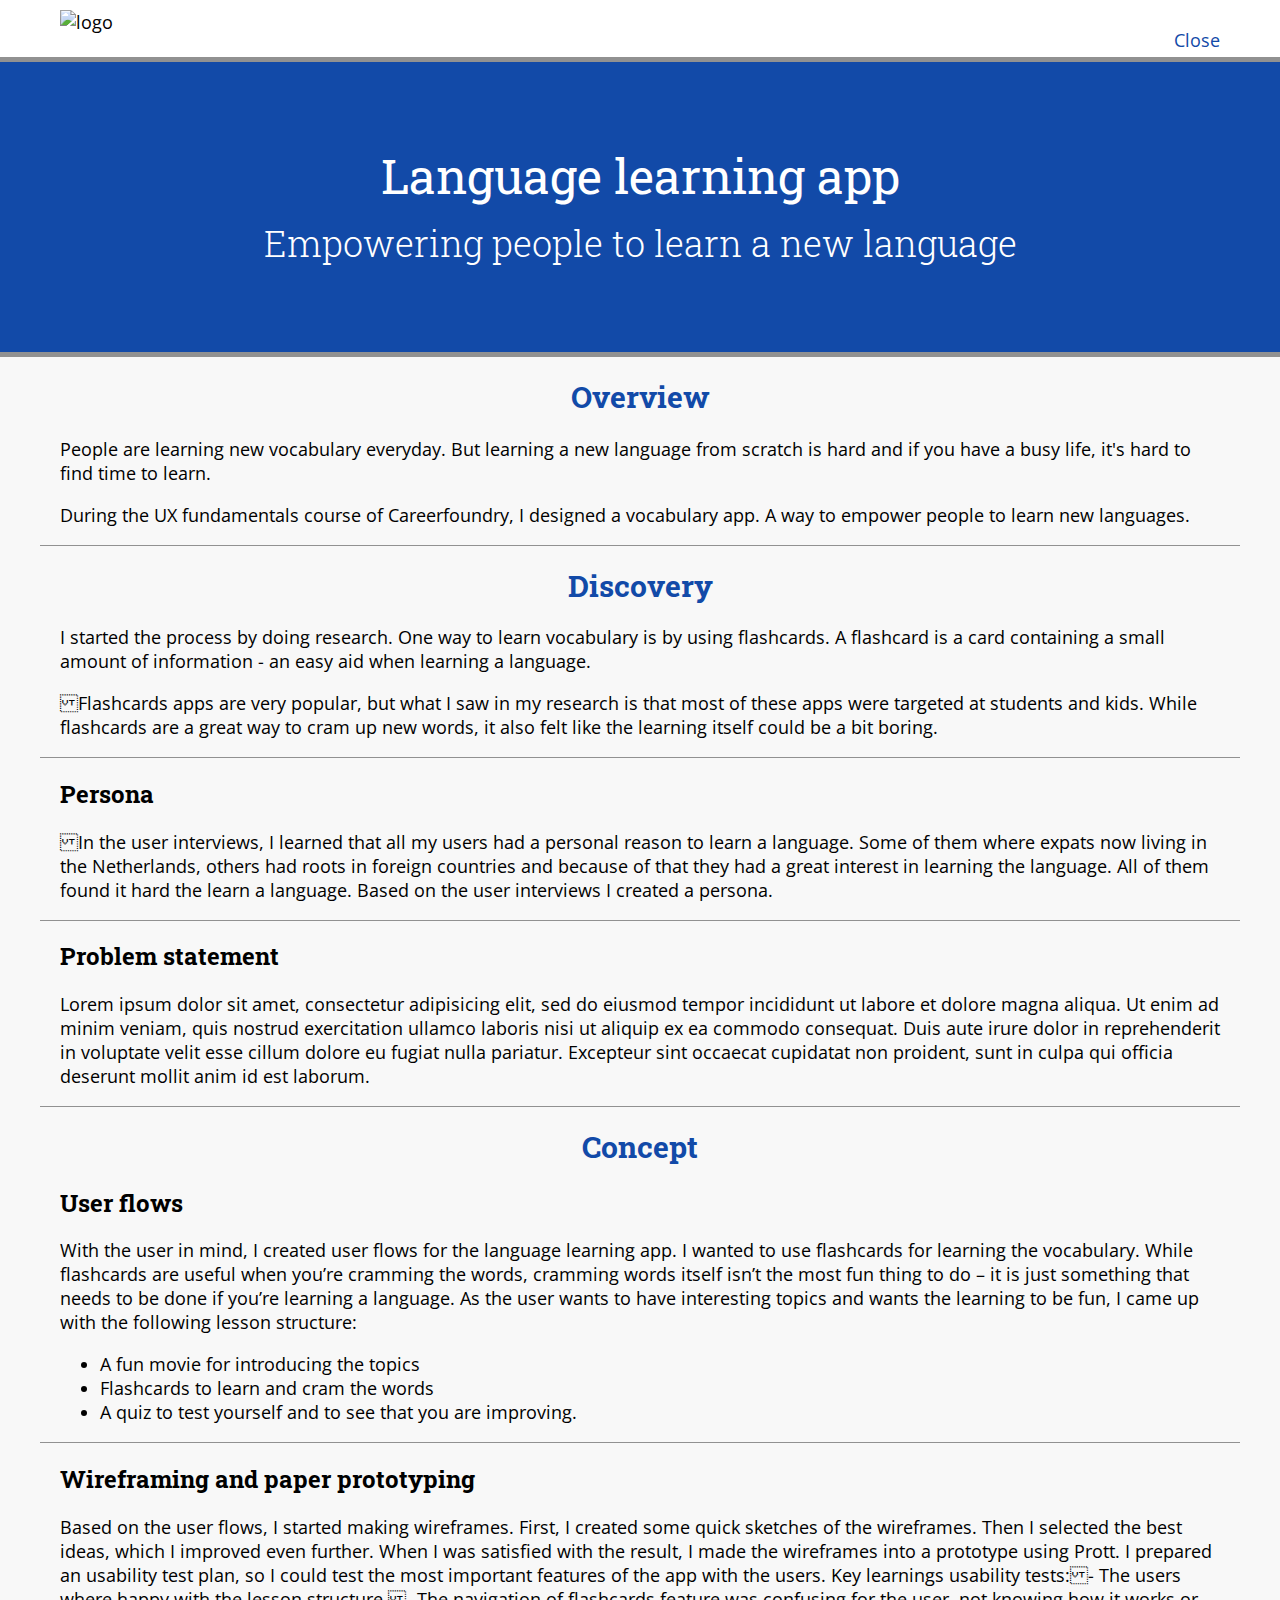
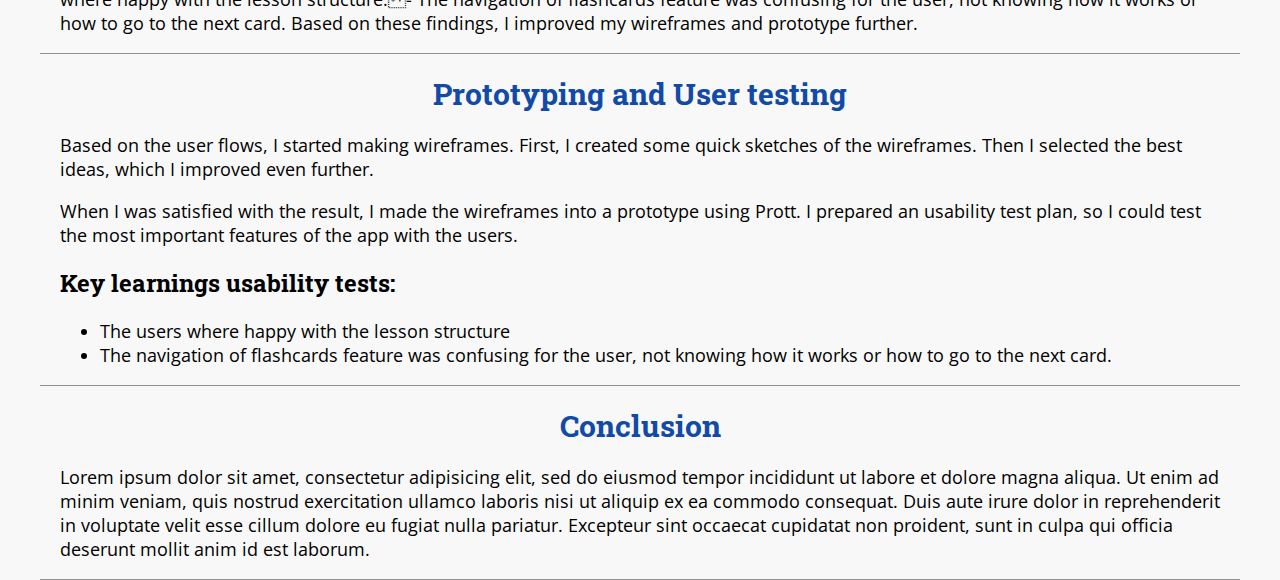
==== flashcards.html @ a7543566 "Changed project1 to flashcards.html and made basic setup (Pictures and text will be improved later)" ====
<!DOCTYPE html>
<html>

<head>
  <meta charset="utf-8">
  <title>Flashtastic, a language learning app</title>

  <!--Link to css stylesheet-->
  <link rel="stylesheet" type="text/css" href="css/style.css">
  <link href="https://fonts.googleapis.com/css?family=Open+Sans|Roboto+Slab:400,700" rel="stylesheet">

  <!--Favicons-->
  <link rel="apple-touch-icon" sizes="180x180" href="img/favicon/apple-touch-icon.png">
  <link rel="icon" type="image/png" sizes="32x32" href="img/favicon/favicon-32x32.png">
  <link rel="icon" type="image/png" sizes="16x16" href="img/favicon/favicon-16x16.png">
  <link rel="manifest" href="img/favicon/site.webmanifest">
  <link rel="mask-icon" href="img/favicon/safari-pinned-tab.svg" color="#5bbad5">
  <meta name="msapplication-TileColor" content="#603cba">
  <meta name="theme-color" content="#ffffff">
</head>

<body>
  <header>
    <div class="wrapper">
      <!-- Logo of the site -->
      <img class="logo" src="img/logo.png" alt="logo">
      <!--Navigation menu-->
      <nav>
        <ul>
          <li><a href="index.html#work">Close</a></li>
        </ul>
      </nav>
  </header>

  <!--Project case title and introduction-->
  <section class="case-title">
    <div class="wrapper">
      <h1>Language learning app
        <br><span>Empowering people to learn a new language</span></h1>
    </div>
  </section>

  <!--Overview-->
  <div class="greyback">
    <section>
      <div class="wrapper endsection">
        <h1 class="blue">Overview</h1>
        <p>People are learning new vocabulary everyday. But learning a new language from scratch is hard and if you have a busy life, it's hard to find time to learn.</p>
        <p>During the UX fundamentals course of Careerfoundry, I designed a vocabulary app. A way to empower people to learn new languages.</p>
      </div>
    </section>

    <!--Problem statement-->
    <section>
      <div class="wrapper endsection">
        <h1 class="blue">Discovery</h1>
        <p>I started the process by doing research. One way to learn vocabulary is by using flashcards. A flashcard is a card containing a small amount of information - an easy aid when learning a language.</p>
        <p>Flashcards apps are very popular, but what I saw in my research is that most of these apps were targeted at students and kids. While flashcards are a great way to cram up new words, it also felt like the learning itself could be a bit boring.</p>
    </section>

    <!--User research-->
    <section class="wrapper endsection">
      <h2>Persona</h2>
      <p>In the user interviews, I learned that all my users had a personal reason to learn a language. Some of them where expats now living in the Netherlands, others had roots in foreign countries and because of that they had a great interest in learning
        the language. All of them found it hard the learn a language. Based on the user interviews I created a persona.</p>

      <!--persona pictures-->
    </section>

    <!--Revised problem statement & hypothesis-->
    <section class="wrapper endsection">
      <h2>Problem statement</h2>
      <p>Lorem ipsum dolor sit amet, consectetur adipisicing elit, sed do eiusmod tempor incididunt ut labore et dolore magna aliqua. Ut enim ad minim veniam, quis nostrud exercitation ullamco laboris nisi ut aliquip ex ea commodo consequat. Duis aute irure dolor in reprehenderit in voluptate velit esse cillum dolore eu fugiat nulla pariatur. Excepteur sint occaecat cupidatat non proident, sunt in culpa qui officia deserunt mollit anim id est laborum.</p>
    </section>

    <!--User flows-->
    <section class="wrapper endsection">
      <h1 class="blue">Concept</h1>
      <h2>User flows</h2>
      <p>With the user in mind, I created user flows for the language learning app. I wanted to use flashcards for learning the vocabulary. While flashcards are useful when you’re cramming the words, cramming words itself isn’t the most fun thing to do –
        it is just something that needs to be done if you’re learning a language. As the user wants to have interesting topics and wants the learning to be fun, I came up with the following lesson structure: </p>
      <ul>
        <li>A fun movie for introducing the topics</li>
        <li>Flashcards to learn and cram the words</li>
        <li>A quiz to test yourself and to see that you are improving.</li>
      </ul>
      <!--Pictures of the flows-->
    </section>

    <section class="wrapper endsection">
      <h2>Wireframing and paper prototyping</h2>
      <p>Based on the user flows, I started making wireframes. First, I created some quick sketches of the wireframes. Then I selected the best ideas, which I improved even further. When I was satisfied with the result, I made the wireframes into a prototype
        using Prott. I prepared an usability test plan, so I could test the most important features of the app with the users. Key learnings usability tests:- The users where happy with the lesson structure.- The navigation of flashcards feature was
        confusing for the user, not knowing how it works or how to go to the next card. Based on these findings, I improved my wireframes and prototype further.</p>

      <!--Pictures-->

    </section>

    <section class="wrapper endsection">
      <!--User testing and results-->
      <h1 class="blue">Prototyping and User testing</h1>
      <p>Based on the user flows, I started making wireframes. First, I created some quick sketches of the wireframes. Then I selected the best ideas, which I improved even further.</p>
      <p>When I was satisfied with the result, I made the wireframes into a prototype using Prott. I prepared an usability test plan, so I could test the most important features of the app with the users.</p>
      <h2>Key learnings usability tests:</h2>
      <ul>
        <li>The users where happy with the lesson structure</li>
        <li>The navigation of flashcards feature was confusing for the user, not knowing how it works or how to go to the next card.</li>
      </ul>

    </section>

    <section class="wrapper endsection">
      <!--Conclusion-->
      <h1 class="blue">Conclusion</h1>
      <p>Lorem ipsum dolor sit amet, consectetur adipisicing elit, sed do eiusmod tempor incididunt ut labore et dolore magna aliqua. Ut enim ad minim veniam, quis nostrud exercitation ullamco laboris nisi ut aliquip ex ea commodo consequat. Duis aute irure
        dolor in reprehenderit in voluptate velit esse cillum dolore eu fugiat nulla pariatur. Excepteur sint occaecat cupidatat non proident, sunt in culpa qui officia deserunt mollit anim id est laborum.
      </p>

    </section>
    <!--End of project-->
    </div>
</body>
---- css/style.css ----
/*
Colors used
Primary colors:
White 		  #FFFFFF;
Grey 		    #919191;
Light Blue 	#124AA8;
Dark Blue 	#001F52;
Black 		  #000000;

Complementary colors:
White       #FFFFFF;
Light grey  #DBDBDA;
Orange      #FDA404;
Brown       #7D5100;
Black       #000000;
Really light Grey #F8F8F8;

Font families
'Open Sans', sans-serif
'Roboto Slab', serif
 */

* {
  box-sizing: border-box;
}

body {
  /*font family and size */
  font-family: 'Open Sans', sans-serif;
  font-size: 18px;
  margin: 0 auto;
}

/*Styling of the headers*/

h1 {
  font-family: 'Roboto Slab', serif;
  font-size: 30px;
  text-align: center;
}

h2 {
  font-family: 'Roboto Slab', serif;
  font-size: 24px;
}

h3 {
  font-family: 'Roboto Slab', serif;
  font-size: 18px;
}

/*Start styling of the links*/

a {
  /*Base color of the link*/
  color: #FDA404;
}

a:hover, a:focus {
  /*No underline when hovering over link*/
  text-decoration: none;
}

a:active {
  /* selected link */
  color: #7D5100;
}

/*Styling button */

button, .button {
  /* overwrite browser defaults */
  /* reset the border */
  border: none;
  /* inherit the font from the outer container */
  font-family: inherit;
  font-weight: bold;
  font-size: 20px;
  /* style button */;
  text-decoration: none;
  padding: 10px;
  /* width of the border, type, color */
  transition-duration: 1s;
  transition-property: opacity;
}

.buttonorange {
  /* style button */
  background-color: #FDA404;
  color: #000000;
  border-radius: 3px;
  border-bottom: 2px solid #7D5100;

  /* width of the border, type, color */
  transition-duration: 1s;
  transition-property: opacity;
}

.buttonblue {
  /* style button */
  background-color: #124AA8;
  color: #FFFFFF;
  border-radius: 3px;
  border-bottom: 2px solid #001F52;

  /* width of the border, type, color */
  transition-duration: 1s;
  transition-property: opacity;
}

button:hover, .button:hover, button:focus, .button:focus {
/* let's the mouse appear as hand when hovering over the button */
  cursor: pointer;
/*Change opacity when hovering/selecting button*/
  opacity: 0.8;
}

button:active, .button:active {
  /* selected link */
  color: #FFFFFF;
}

.buttonmargin{
    margin: 50px 0 50px 0;
}
/*Standard styling images on max-width*/

img {
  max-width: 100%;
  margin: 0 auto;
  display: flex;
}

/*Styling section & container */

section:before, section:after, header::before, header::after, .container:before, .container:after, .row:before, .row:after {
  display: table;
  content: " ";
}

section:after, header::after, .container:after, .row:after {
  clear: both;
}

/*Styling hero section*/

.hero {
  background: #124AA8;
  border-bottom: 5px solid #919191;
  color: #FFFFFF;
  text-align: center;
}

.hero h1 {
  font-size: 48px;
  font-weight: 400;
  padding-top: 50px;
  padding-right: 0px;
  padding-bottom: 50px;
  padding-left: 0px;
  display: block;
}

.hero h1 span {
  font-weight: 300;
  font-size: 36px;
}

/*Styling header Mywork*/

.mywork {
  background: #DBDBDA;
  color: #124AA8;
  padding-top: 20px;
  padding-right: 0px;
  padding-bottom: 20px;
  padding-left: 0px;
}

.mywork h1 {
  font-weight: 400;
}

/*Styling text*/
.blue {
  color: #124AA8;
}

/*Styling background*/

/*grey background*/
.greyback {
  background: #F8F8F8;
}

.endsection {
  border-bottom: 1px solid #919191;
}
/*Styling #work */

#work .row {
  padding: 10px 0;
  border-bottom: 1px solid #919191;
}

/*Styling about section*/

#about div {
  text-align: center;
  padding-bottom: 20px;
}

/*Styling contact section*/

#contact {
  text-align: center;
  background: #DBDBDA;
  border-top: 1px solid #919191;
}

#contact h1 {
  color: #124AA8;
}

/*Styling social icons (svg) */

svg  {
  width: 5%;
  padding: 5px;

}

.himeji{
  width: 100%;
}
/*Styling Project case pages*/

/*Styling Case-title section*/

.case-title {
  background: #124AA8;
  border-bottom: 5px solid #919191;
  color: #FFFFFF;
  text-align: center;
}

.case-title h1 {
  font-size: 48px;
  font-weight: 400;
  padding-top: 50px;
  padding-right: 0px;
  padding-bottom: 50px;
  padding-left: 0px;
  display: block;
}

.case-title h1 span {
  font-weight: 300;
  font-size: 36px;
}

/* Layout styling */

.wrapper {
  width: 100%;
  max-width: 1200px;
  margin: 0 auto;
  padding: 0 20px;
}

/*Column styling */

.column {
  float: left;
  width: 50%;
}

.column-2 {
  padding-left: 20px;
  padding-right: 20px;
  display: inline-block;
}

/* 3 Columns layout */

.column-3 {
  width: 32%;
  display: inline-block;
  margin-right: 2%;
  float: left;
}

.column-3:last-child {
  margin-right: 0;
}

/*Header with logo and navigation */

header {
  background: #FFFFFF;
  padding: 10px 0 5px;
  border-bottom: 5px solid #919191;
}

.logo {
  display: inline-block;
  width: 300px;
}

nav {
  display: inline-block;
  float: right;
}

nav ul {
  list-style-type: none;
  padding: 0;
}

nav ul li {
  float: left;
  margin-left: 20px;
}

/*Styling of the navigation menu*/

nav a {
  color: #124AA8;
  text-decoration: none;
}

nav a:hover {
  color: #001F52;
}

nav a:active {
  color: #001F52;
}

.grey {
  /*for grey texts */
  color: #919191;
}

/*// Small devices (landscape phones, less than 768px) */

@media (max-width: 767px) {
  /*General settings*/
  .wrapper {
    padding: 0 10px;
  }
  h1 {
    /* Reduce font-size of heading 1 */
    font-size: 24px;
    text-align: center;
  }
  /*Hero section*/
  .hero h1 {
    font-size: 36px;
    font-weight: 400;
    padding-top: 50px;
    padding-right: 0px;
    padding-bottom: 50px;
    padding-left: 0px;
  }
  .hero h1 span {
    font-weight: 300;
    font-size: 28px;
  }
  /*Layout case-title*/
  .case-title h1 {
    font-size: 36px;
    font-weight: 400;
    padding-top: 50px;
    padding-right: 0px;
    padding-bottom: 50px;
    padding-left: 0px;
  }
  .case-title h1 span {
    font-weight: 300;
    font-size: 28px;
  }
  /*Button*/
  button {
    /* Resize button */
    font-size: 18px;
  }
  /*Styling social icons (svg) */
  svg {
    width: 10%;
  }
}

/* Extra small devices (portrait phones, less than 576px)*/

@media all and (max-width: 575px) {
  h2 {
    /*Reduce font-size of heading 2 */
    font-size: 20px;
  }
  /*changes in header*/
  header {
    text-align: center;
  }
  nav {
    float: none;
  }
  /*Changes in Columns*/
  .column-2 {
    /* Modify 2-column to 1-column */
    width: 100%;
    margin-right: 0%;
    padding: 0;
  }
  .column-3 {
    /* Modify 3 column to 1 column */
    width: 100%;
    margin-right: 0%;
    padding: 0;
  }
  .column-3 img {
    width: 50%;
  }
}

@keyframes color-change {
    from {fill: #edc655;}
    to {fill: #f76414;}
}

.sun {
  animation-duration: 4s;
  animation-name: color-change;
  animation-iteration-count: infinite;
  animation-direction: alternate;
  animation-timing-function: linear;
}

@keyframes cloud-move {
    from {transform: translate(0,50px);}
    to {transform: translate(200px,50px);}
}

.cloud-to-right {
  animation-duration: 30s;
  animation-name: cloud-move;
  animation-iteration-count: infinite;
  animation-direction: alternate;
  animation-timing-function: linear;
}

@keyframes cloud-move-reverse2 {
    from {transform: translate(438px,-10px);}
    to {transform: translate(238px, -10px);}
}

.cloud-to-left2 {
  animation: 34s cloud-move-reverse2 infinite alternate linear;
}

@keyframes cloud-move-reverse {
    from {transform: translate(550px,80px);}
    to {transform: translate(300px,80px);}
}

.cloud-to-left {
  animation: 60s cloud-move-reverse infinite alternate linear;
}
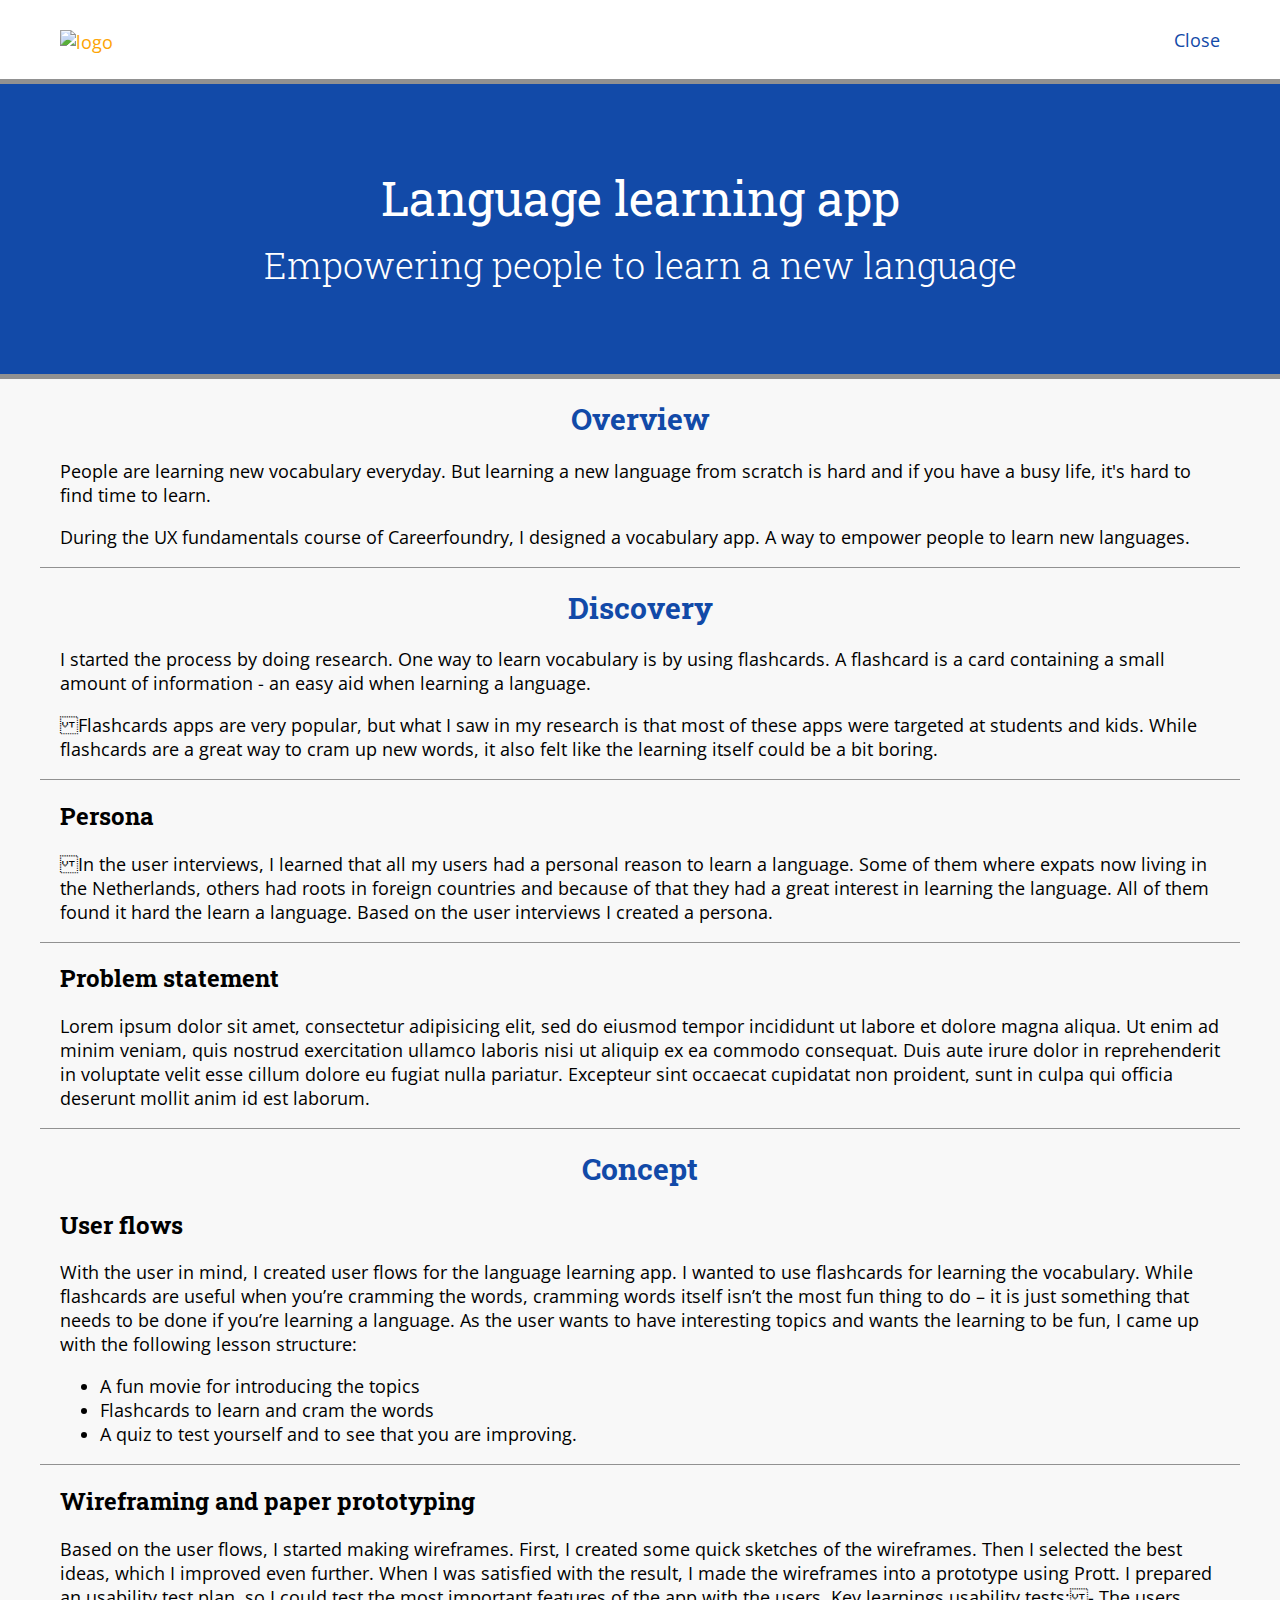
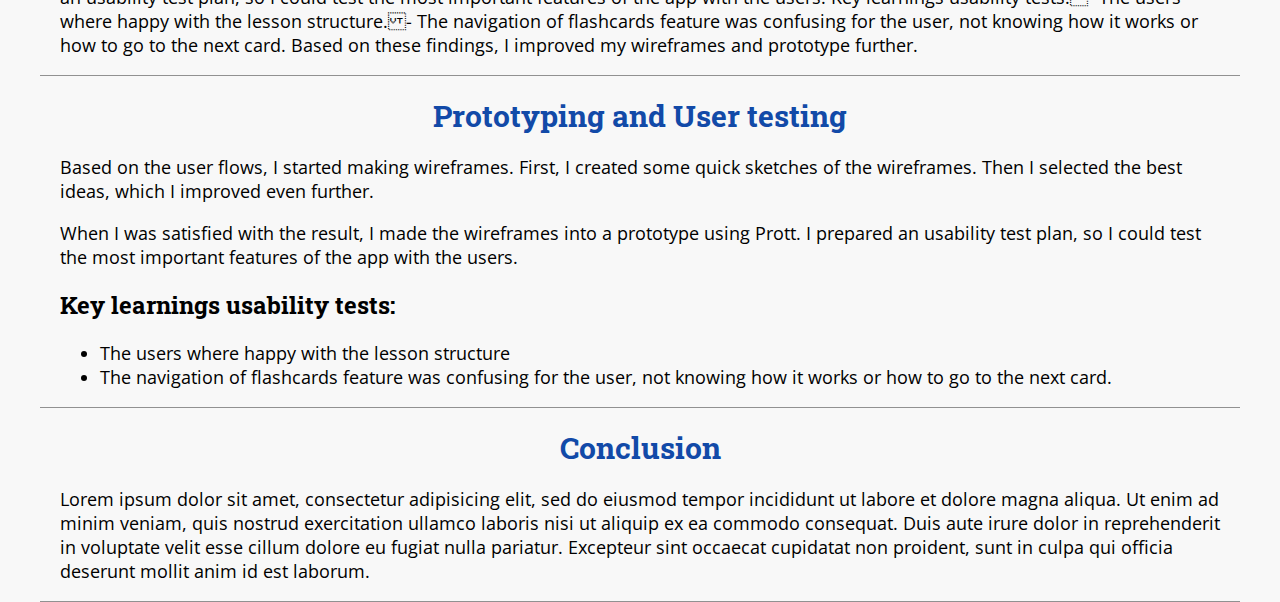
==== commit 5cc5429a: "Added viewport and JS Changed the top navigation so it's more interactive Changed styling social ico" ====
--- a/flashcards.html
+++ b/flashcards.html
@@ -7,7 +7,10 @@
 
   <!--Link to css stylesheet-->
   <link rel="stylesheet" type="text/css" href="css/style.css">
-  <link href="https://fonts.googleapis.com/css?family=Open+Sans|Roboto+Slab:400,700" rel="stylesheet">
+  <link href="https://fonts.googleapis.com/css?family=Open+Sans|Roboto+Slab:300,400,700" rel="stylesheet">
+
+  <!--Setting viewport-->
+  <meta name="viewport" content="width=device-width, initial-scale=1">
 
   <!--Favicons-->
   <link rel="apple-touch-icon" sizes="180x180" href="img/favicon/apple-touch-icon.png">
@@ -23,9 +26,11 @@
   <header>
     <div class="wrapper">
       <!-- Logo of the site -->
-      <img class="logo" src="img/logo.png" alt="logo">
+      <a href="index.html">
+        <img class="logo" src="img/logo.png" alt="logo">
+      </a>
       <!--Navigation menu-->
-      <nav>
+      <nav class="borders">
         <ul>
           <li><a href="index.html#work">Close</a></li>
         </ul>
@@ -57,6 +62,7 @@
         <p>I started the process by doing research. One way to learn vocabulary is by using flashcards. A flashcard is a card containing a small amount of information - an easy aid when learning a language.</p>
         <p> Flashcards apps are very popular, but what I saw in my research is that most of these apps were targeted at students and kids. While flashcards are a great way to cram up new words, it also felt like the learning itself could be a bit boring.</p>
+      </div>
     </section>
 
     <!--User research-->
@@ -72,7 +78,8 @@
     <!--Revised problem statement & hypothesis-->
     <section class="wrapper endsection">
       <h2>Problem statement</h2>
-      <p>Lorem ipsum dolor sit amet, consectetur adipisicing elit, sed do eiusmod tempor incididunt ut labore et dolore magna aliqua. Ut enim ad minim veniam, quis nostrud exercitation ullamco laboris nisi ut aliquip ex ea commodo consequat. Duis aute irure dolor in reprehenderit in voluptate velit esse cillum dolore eu fugiat nulla pariatur. Excepteur sint occaecat cupidatat non proident, sunt in culpa qui officia deserunt mollit anim id est laborum.</p>
+      <p>Lorem ipsum dolor sit amet, consectetur adipisicing elit, sed do eiusmod tempor incididunt ut labore et dolore magna aliqua. Ut enim ad minim veniam, quis nostrud exercitation ullamco laboris nisi ut aliquip ex ea commodo consequat. Duis aute irure
+        dolor in reprehenderit in voluptate velit esse cillum dolore eu fugiat nulla pariatur. Excepteur sint occaecat cupidatat non proident, sunt in culpa qui officia deserunt mollit anim id est laborum.</p>
     </section>
 
     <!--User flows-->
@@ -123,5 +130,11 @@
 
     </section>
     <!--End of project-->
-    </div>
+  </div>
+
+  <!--Bottom of HTML file, start of JS-->
+  <script src="js/script.js"></script>
+
 </body>
+
+</html>
--- a/css/style.css
+++ b/css/style.css
@@ -127,7 +127,7 @@
 
 img {
   max-width: 100%;
-  margin: 0 auto;
+  margin: 20px 0 20px 0;
   display: flex;
 }
 
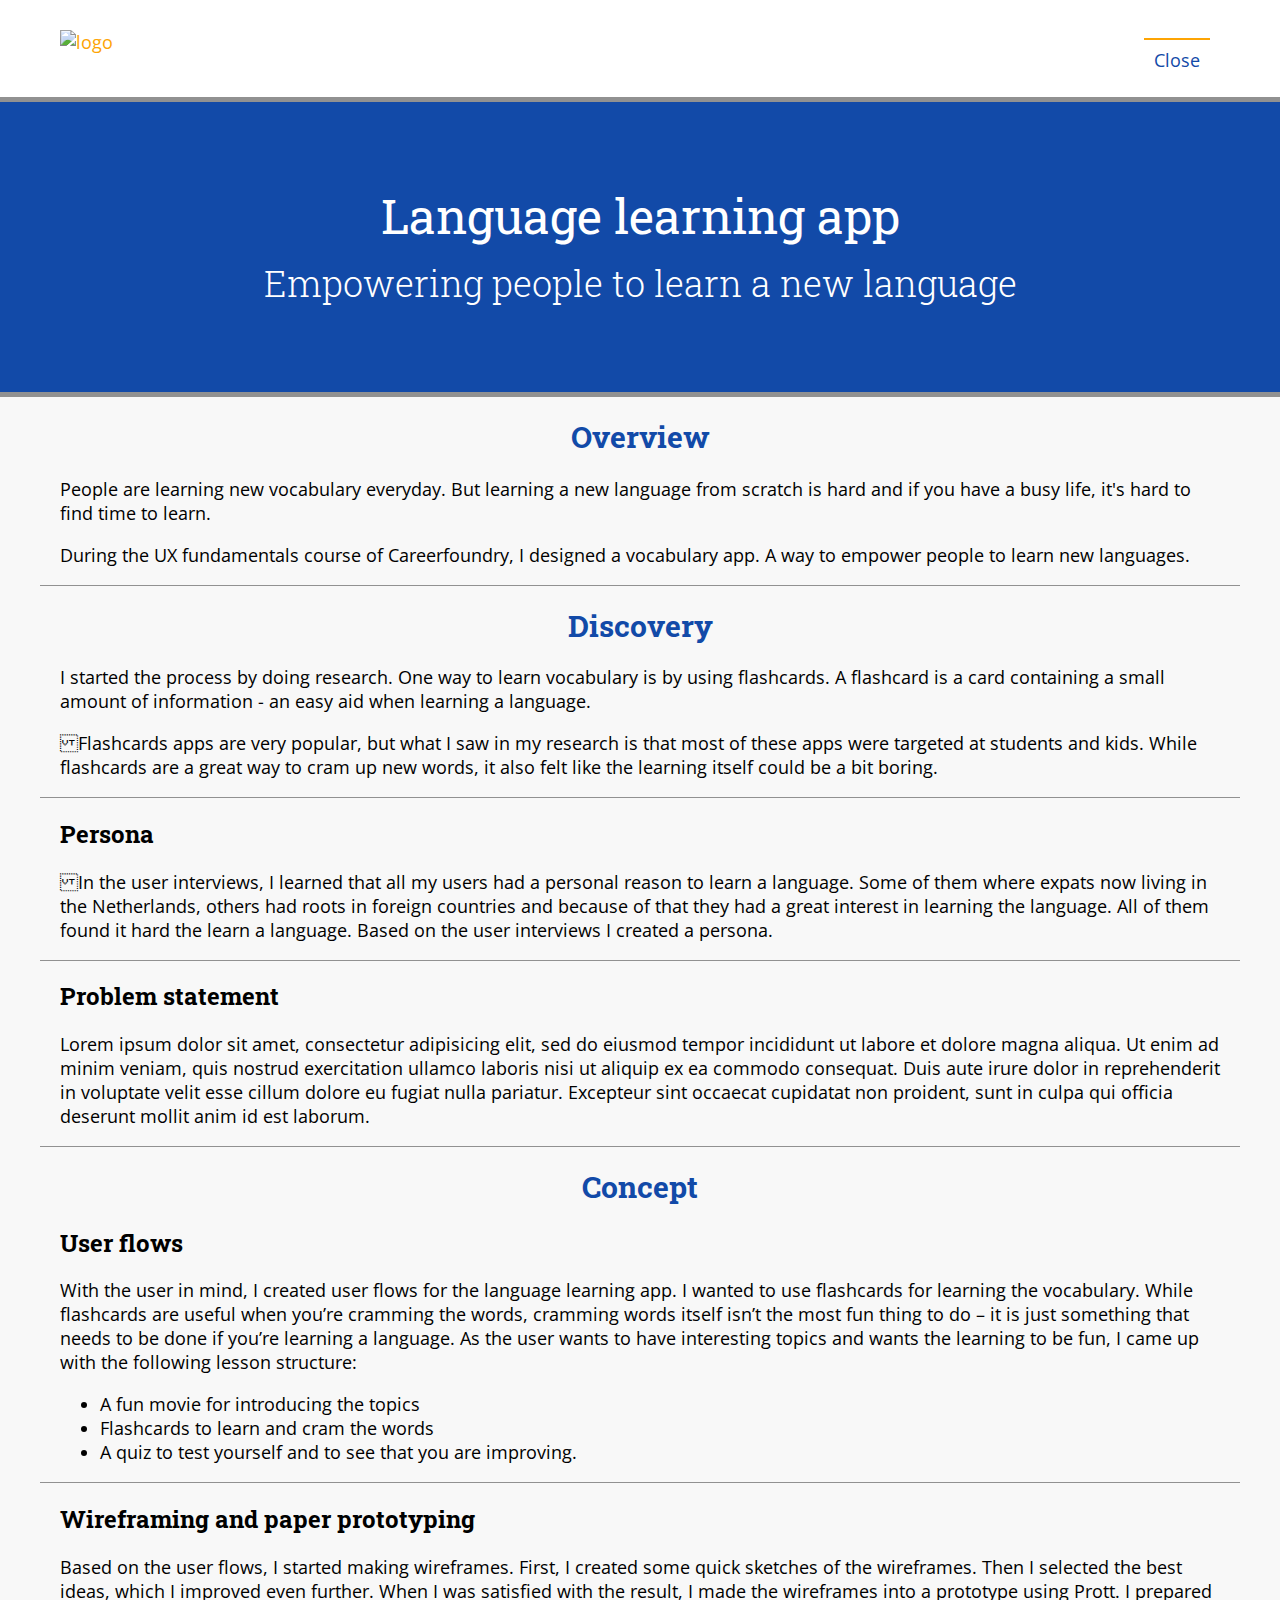
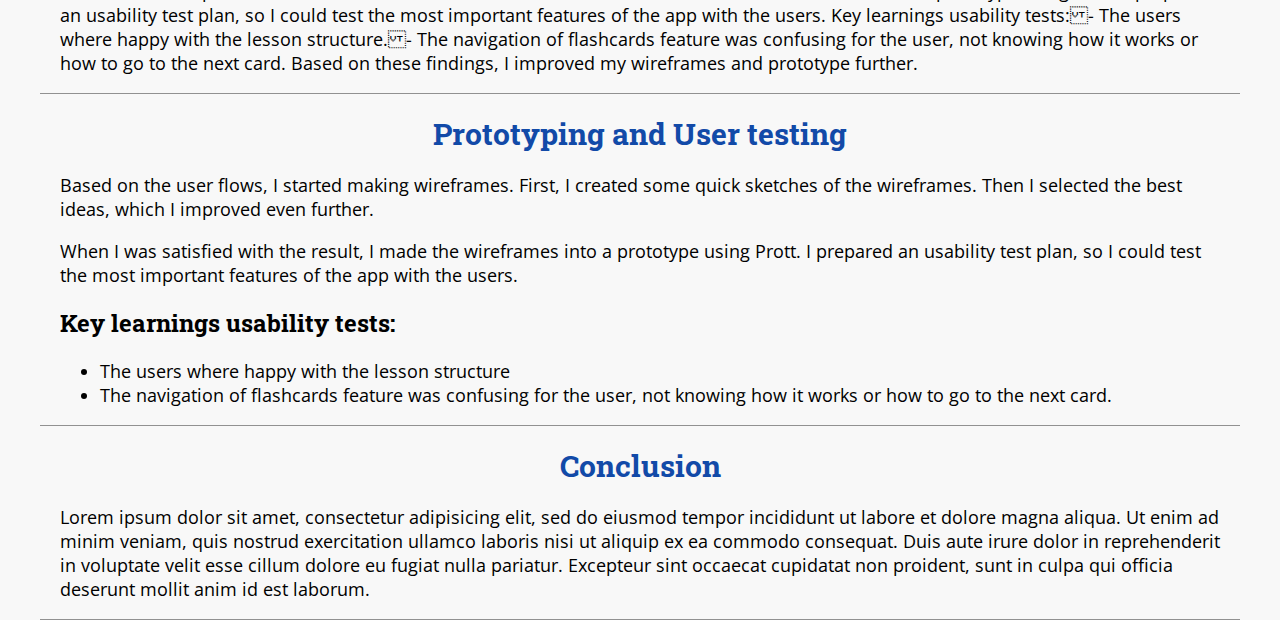
==== commit 603034c8: "changed script.js to scripts.js" ====
--- a/flashcards.html
+++ b/flashcards.html
@@ -133,7 +133,7 @@
   </div>
 
   <!--Bottom of HTML file, start of JS-->
-  <script src="js/script.js"></script>
+  <script src="js/scripts.js"></script>
 
 </body>
 
--- a/css/style.css
+++ b/css/style.css
@@ -31,6 +31,12 @@
   margin: 0 auto;
 }
 
+/*For different textcolors*/
+.grey {
+  /*for grey texts */
+  color: #919191;
+}
+
 /*Styling of the headers*/
 
 h1 {
@@ -66,7 +72,7 @@
   color: #7D5100;
 }
 
-/*Styling button */
+/*Styling buttons */
 
 button, .button {
   /* overwrite browser defaults */
@@ -76,12 +82,17 @@
   font-family: inherit;
   font-weight: bold;
   font-size: 20px;
-  /* style button */;
+  /* style button */
+  ;
   text-decoration: none;
   padding: 10px;
   /* width of the border, type, color */
   transition-duration: 1s;
   transition-property: opacity;
+}
+
+.buttonmargin {
+  margin: 50px 0 50px 0;
 }
 
 .buttonorange {
@@ -90,7 +101,6 @@
   color: #000000;
   border-radius: 3px;
   border-bottom: 2px solid #7D5100;
-
   /* width of the border, type, color */
   transition-duration: 1s;
   transition-property: opacity;
@@ -102,16 +112,15 @@
   color: #FFFFFF;
   border-radius: 3px;
   border-bottom: 2px solid #001F52;
-
   /* width of the border, type, color */
   transition-duration: 1s;
   transition-property: opacity;
 }
 
 button:hover, .button:hover, button:focus, .button:focus {
-/* let's the mouse appear as hand when hovering over the button */
+  /* let's the mouse appear as hand when hovering over the button */
   cursor: pointer;
-/*Change opacity when hovering/selecting button*/
+  /*Change opacity when hovering/selecting button*/
   opacity: 0.8;
 }
 
@@ -120,9 +129,6 @@
   color: #FFFFFF;
 }
 
-.buttonmargin{
-    margin: 50px 0 50px 0;
-}
 /*Standard styling images on max-width*/
 
 img {
@@ -140,6 +146,80 @@
 
 section:after, header::after, .container:after, .row:after {
   clear: both;
+}
+
+/*Styling Header with logo and navigation */
+
+header {
+  background: #FFFFFF;
+  padding: 10px 0 5px;
+  border-bottom: 5px solid #919191;
+}
+
+.logo {
+  display: inline-block;
+  width: 300px;
+}
+
+nav {
+  display: inline-block;
+  float: right;
+}
+
+/*Styling of the navigation menu*/
+nav ul {
+  list-style-type: none;
+  padding: 0;
+}
+
+nav ul li {
+  float: left;
+  margin: 20px 0 20px 20px;
+}
+
+nav ul li a {
+  color: #124AA8;
+  text-decoration: none;
+  margin: 0px 10px;
+  padding: 10px 10px;
+  position: relative;
+  z-index: 0;
+  cursor: pointer;
+}
+
+/*Top border go down and Left border appears*/
+
+.borders a:before {
+  position: absolute;
+  top: 0px;
+  left: 0px;
+  width: 2px;
+  height: 0px;
+  background: #FDA404;
+  content: "";
+  opacity: 1;
+  transition: all 0.3s;
+}
+
+.borders a:after {
+  position: absolute;
+  top: 0px;
+  left: 0px;
+  width: 100%;
+  height: 2px;
+  background: #FDA404;
+  content: "";
+  opacity: 1;
+  transition: all 0.3s;
+}
+
+.borders a:hover:before {
+  height: 100%;
+}
+
+.borders a:hover:after {
+  opacity: 0;
+  top: 100%;
 }
 
 /*Styling hero section*/
@@ -182,6 +262,7 @@
 }
 
 /*Styling text*/
+
 .blue {
   color: #124AA8;
 }
@@ -189,6 +270,7 @@
 /*Styling background*/
 
 /*grey background*/
+
 .greyback {
   background: #F8F8F8;
 }
@@ -196,6 +278,7 @@
 .endsection {
   border-bottom: 1px solid #919191;
 }
+
 /*Styling #work */
 
 #work .row {
@@ -222,17 +305,17 @@
   color: #124AA8;
 }
 
-/*Styling social icons (svg) */
-
-svg  {
-  width: 5%;
-  padding: 5px;
-
-}
-
-.himeji{
+/*Styling social icons */
+
+.social {
+  width: 50px;
+  padding: 10px;
+}
+
+.himeji {
   width: 100%;
 }
+
 /*Styling Project case pages*/
 
 /*Styling Case-title section*/
@@ -294,55 +377,75 @@
   margin-right: 0;
 }
 
-/*Header with logo and navigation */
-
-header {
-  background: #FFFFFF;
-  padding: 10px 0 5px;
-  border-bottom: 5px solid #919191;
-}
-
-.logo {
-  display: inline-block;
-  width: 300px;
-}
-
-nav {
-  display: inline-block;
-  float: right;
-}
-
-nav ul {
-  list-style-type: none;
-  padding: 0;
-}
-
-nav ul li {
-  float: left;
-  margin-left: 20px;
-}
-
-/*Styling of the navigation menu*/
-
-nav a {
-  color: #124AA8;
-  text-decoration: none;
-}
-
-nav a:hover {
-  color: #001F52;
-}
-
-nav a:active {
-  color: #001F52;
-}
-
-.grey {
-  /*for grey texts */
-  color: #919191;
-}
-
-/*// Small devices (landscape phones, less than 768px) */
+
+
+/*Start of the animations*/
+
+/*Animation of the Himeji castle svg*/
+
+@keyframes color-change {
+  from {
+    fill: #edc655;
+  }
+  to {
+    fill: #f76414;
+  }
+}
+
+.sun {
+  animation-duration: 4s;
+  animation-name: color-change;
+  animation-iteration-count: infinite;
+  animation-direction: alternate;
+  animation-timing-function: linear;
+}
+
+@keyframes cloud-move {
+  from {
+    transform: translate(0, 50px);
+  }
+  to {
+    transform: translate(200px, 50px);
+  }
+}
+
+.cloud-to-right {
+  animation-duration: 30s;
+  animation-name: cloud-move;
+  animation-iteration-count: infinite;
+  animation-direction: alternate;
+  animation-timing-function: linear;
+}
+
+@keyframes cloud-move-reverse2 {
+  from {
+    transform: translate(438px, -10px);
+  }
+  to {
+    transform: translate(238px, -10px);
+  }
+}
+
+.cloud-to-left2 {
+  animation: 34s cloud-move-reverse2 infinite alternate linear;
+}
+
+@keyframes cloud-move-reverse {
+  from {
+    transform: translate(550px, 80px);
+  }
+  to {
+    transform: translate(300px, 80px);
+  }
+}
+
+.cloud-to-left {
+  animation: 60s cloud-move-reverse infinite alternate linear;
+}
+
+/*Start of the media queries (Keep this at the end of the stylesheet)*/
+
+/* Small devices (landscape phones, less than 768px) */
 
 @media (max-width: 767px) {
   /*General settings*/
@@ -385,9 +488,9 @@
     /* Resize button */
     font-size: 18px;
   }
-  /*Styling social icons (svg) */
-  svg {
-    width: 10%;
+  body {
+    /*change font-size */
+    font-size: 16px;
   }
 }
 
@@ -422,47 +525,3 @@
     width: 50%;
   }
 }
-
-@keyframes color-change {
-    from {fill: #edc655;}
-    to {fill: #f76414;}
-}
-
-.sun {
-  animation-duration: 4s;
-  animation-name: color-change;
-  animation-iteration-count: infinite;
-  animation-direction: alternate;
-  animation-timing-function: linear;
-}
-
-@keyframes cloud-move {
-    from {transform: translate(0,50px);}
-    to {transform: translate(200px,50px);}
-}
-
-.cloud-to-right {
-  animation-duration: 30s;
-  animation-name: cloud-move;
-  animation-iteration-count: infinite;
-  animation-direction: alternate;
-  animation-timing-function: linear;
-}
-
-@keyframes cloud-move-reverse2 {
-    from {transform: translate(438px,-10px);}
-    to {transform: translate(238px, -10px);}
-}
-
-.cloud-to-left2 {
-  animation: 34s cloud-move-reverse2 infinite alternate linear;
-}
-
-@keyframes cloud-move-reverse {
-    from {transform: translate(550px,80px);}
-    to {transform: translate(300px,80px);}
-}
-
-.cloud-to-left {
-  animation: 60s cloud-move-reverse infinite alternate linear;
-}
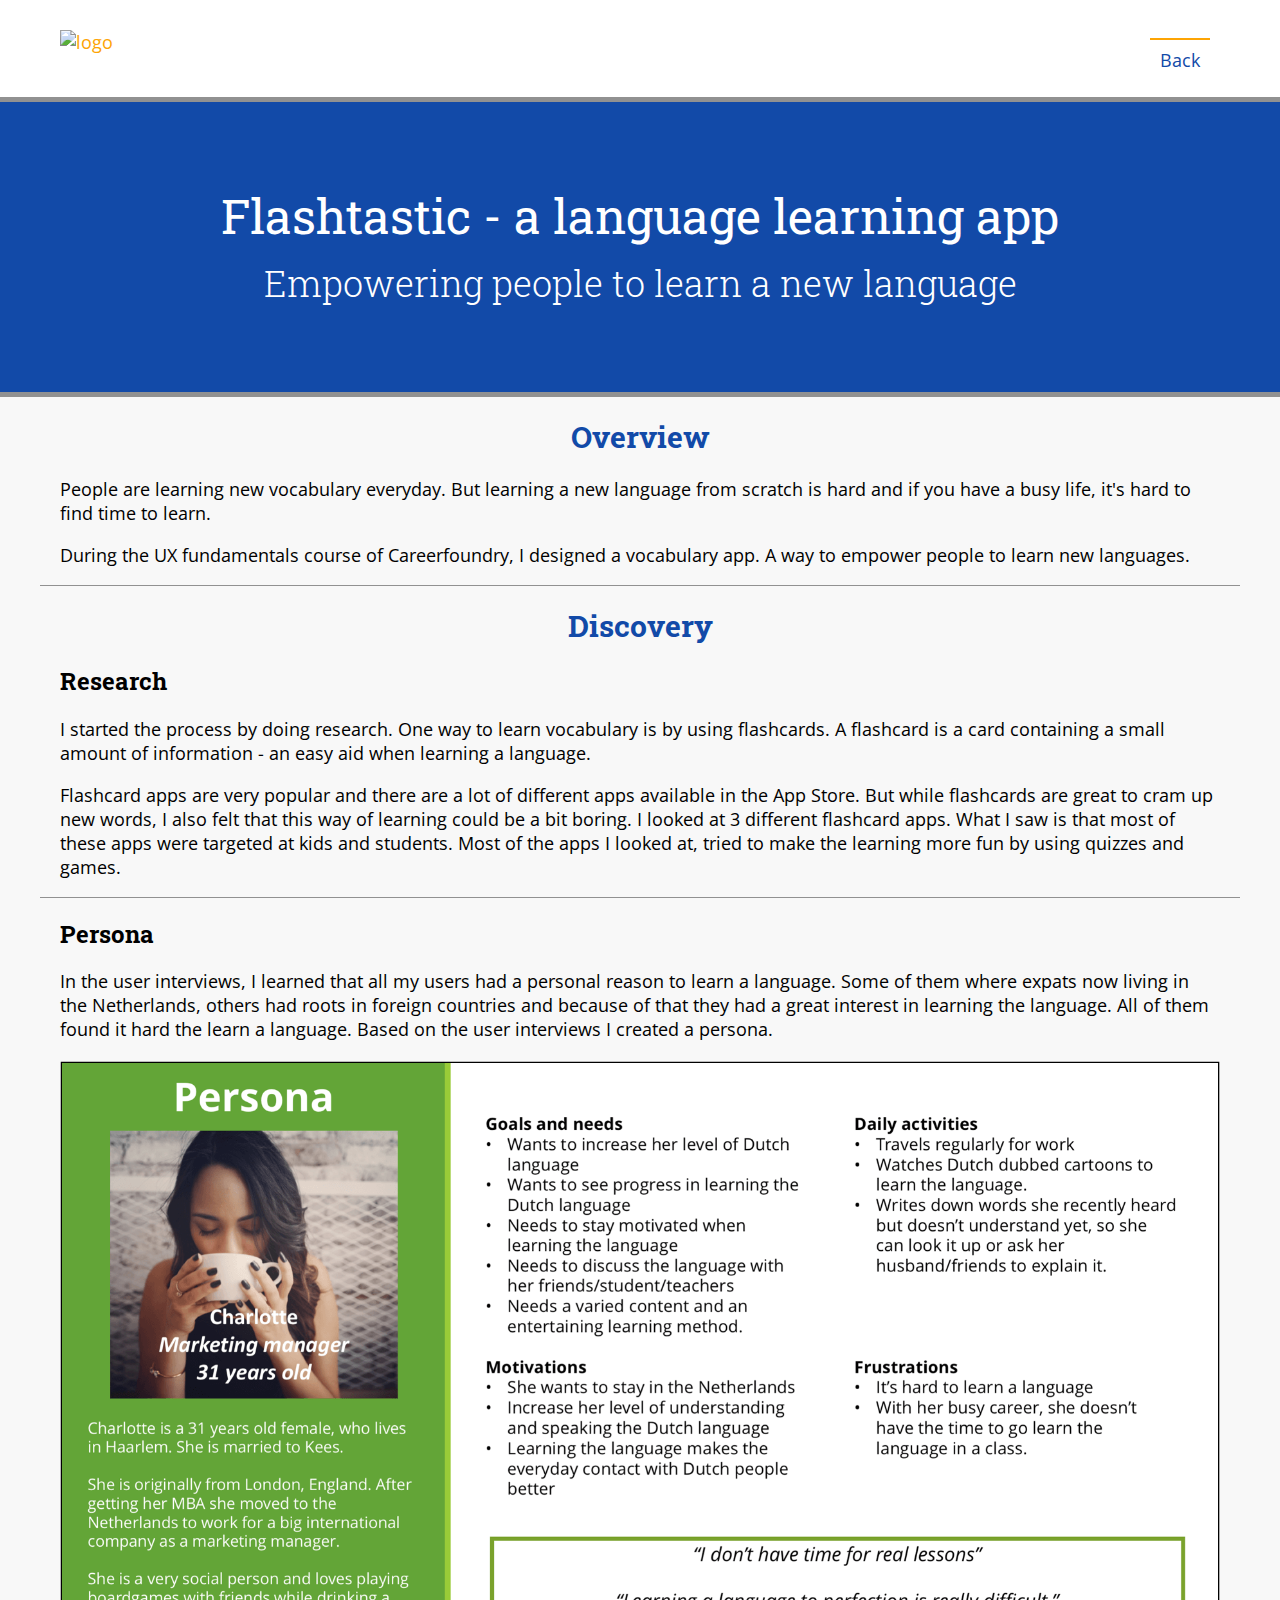
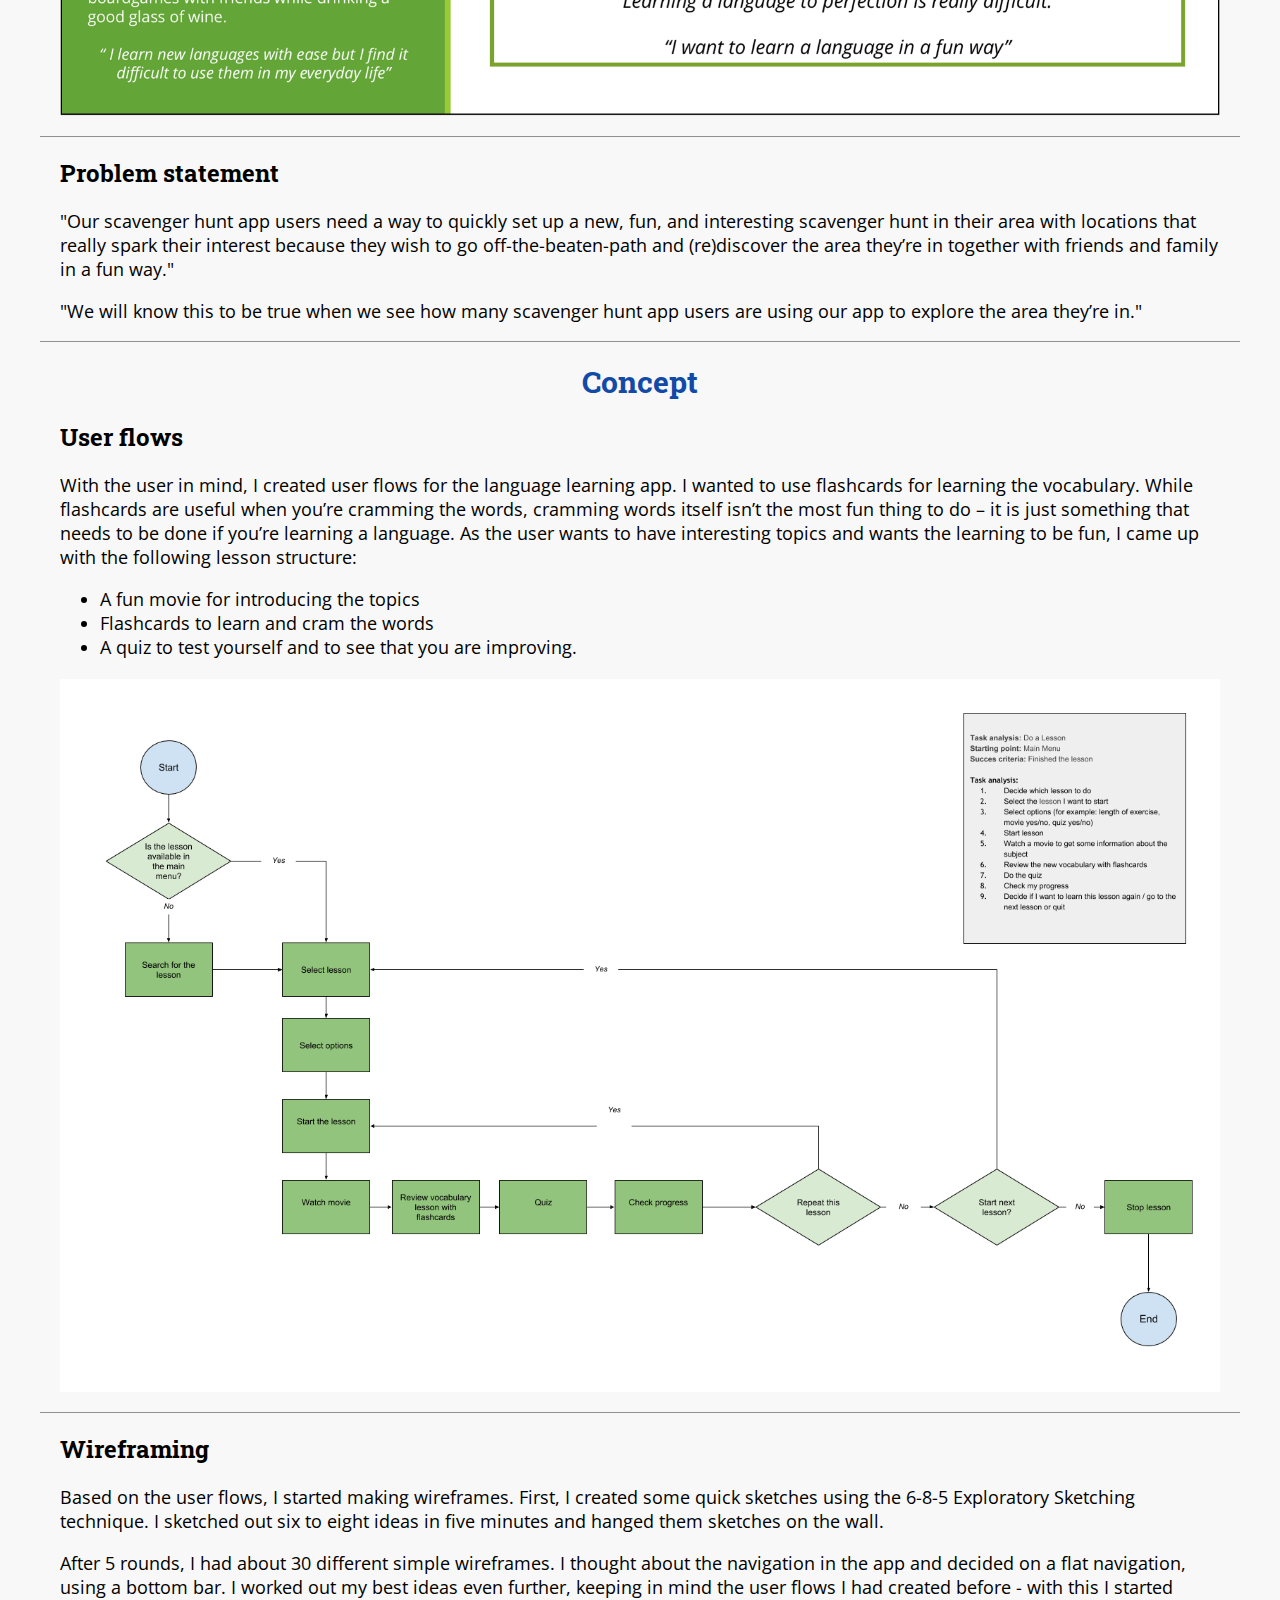
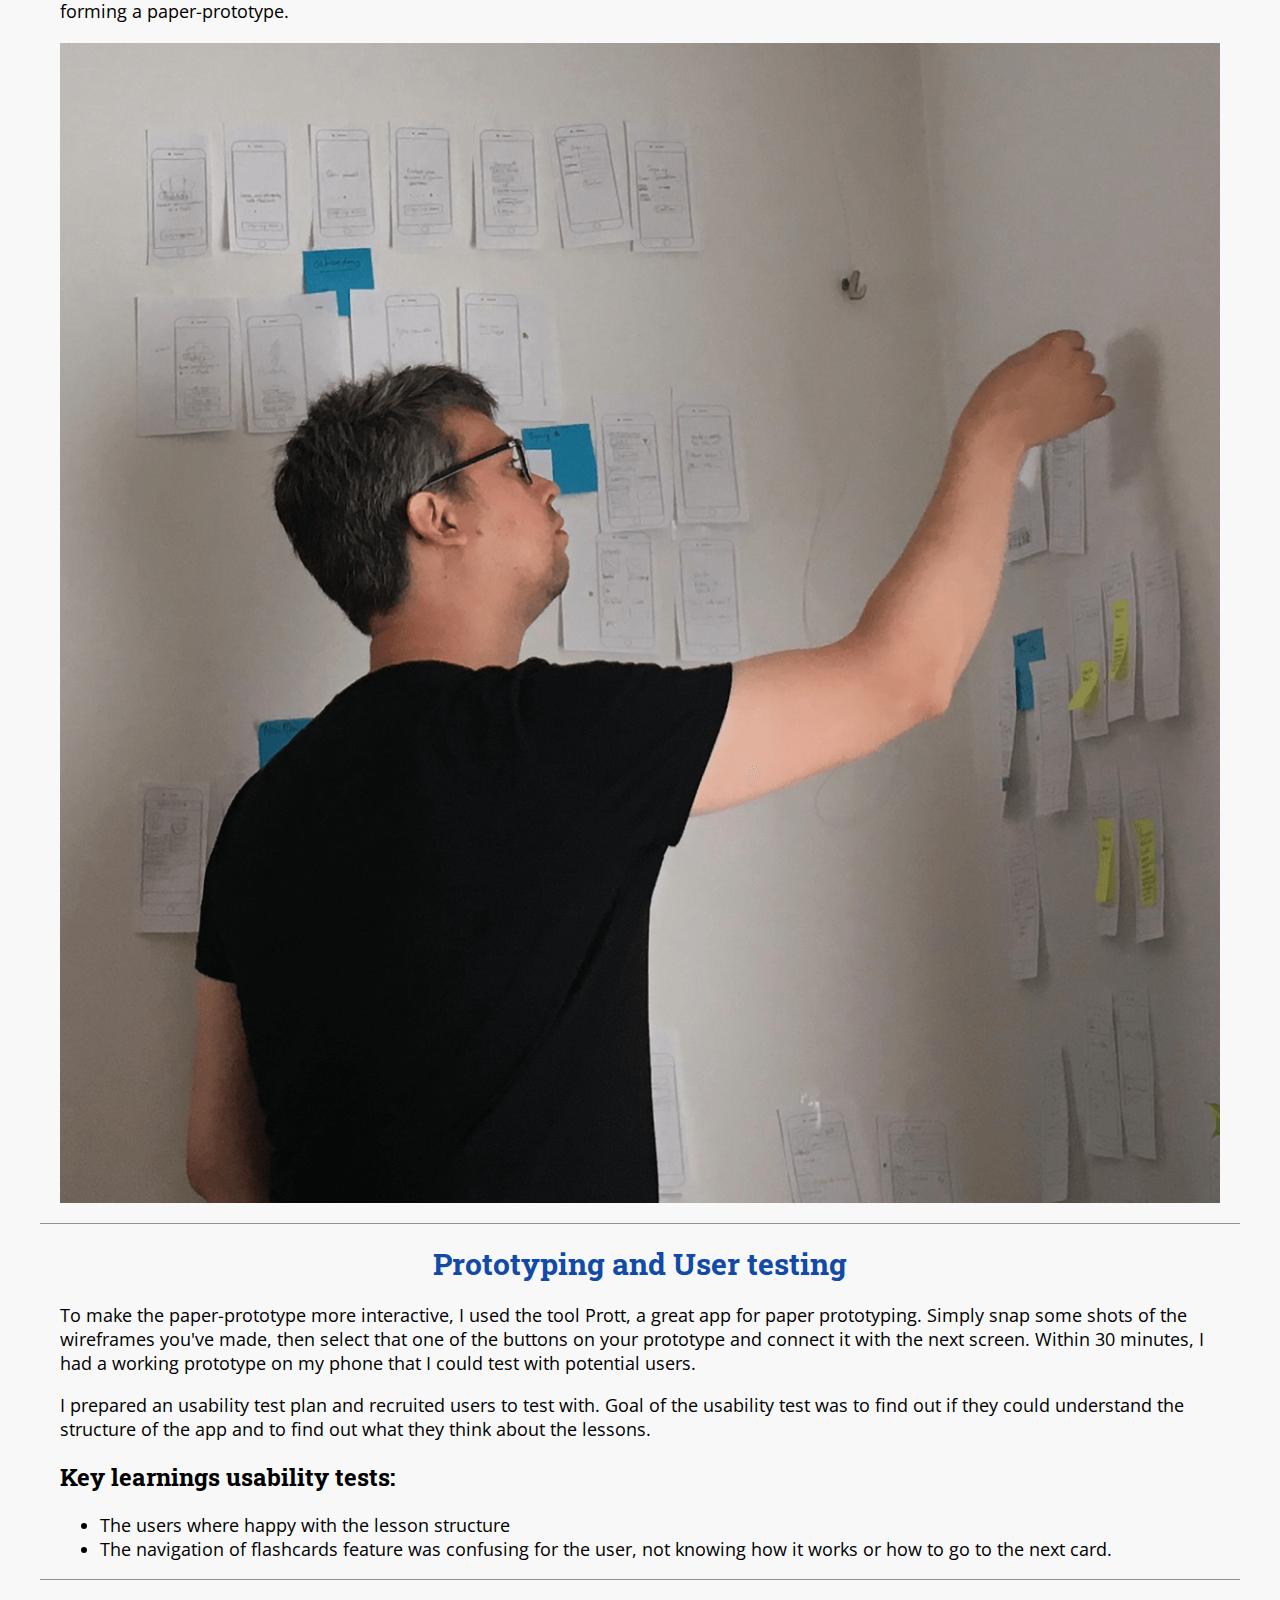
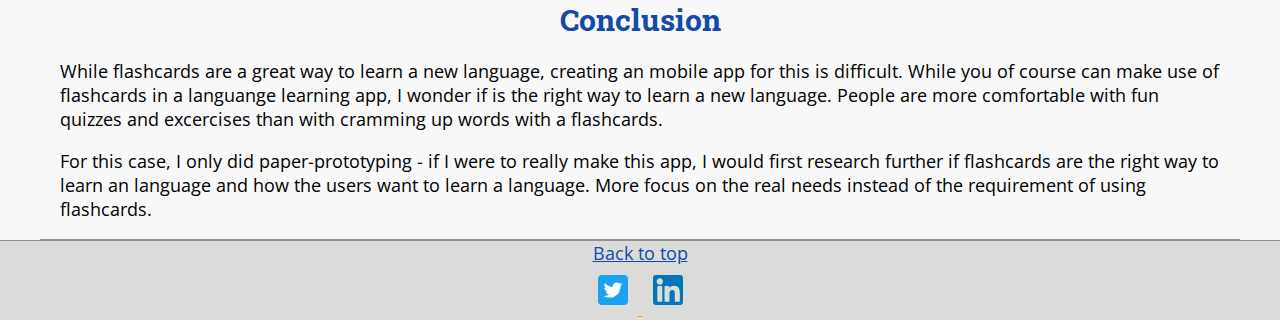
==== commit b1738611: "Changed the texts of the flashcard case Added pictures to the flashcard case" ====
--- a/flashcards.html
+++ b/flashcards.html
@@ -1,13 +1,14 @@
 <!DOCTYPE html>
-<html>
+<html lang="en">
 
 <head>
   <meta charset="utf-8">
-  <title>Flashtastic, a language learning app</title>
+  <title>Flashcards app case, Joppe Dekker</title>
 
   <!--Link to css stylesheet-->
   <link rel="stylesheet" type="text/css" href="css/style.css">
-  <link href="https://fonts.googleapis.com/css?family=Open+Sans|Roboto+Slab:300,400,700" rel="stylesheet">
+  <link href="https://fonts.googleapis.com/css?family=Roboto+Slab:300,400,700" rel="stylesheet">
+  <link href="https://fonts.googleapis.com/css?family=Open+Sans:300,300i,400,400i,700" rel="stylesheet">
 
   <!--Setting viewport-->
   <meta name="viewport" content="width=device-width, initial-scale=1">
@@ -23,7 +24,7 @@
 </head>
 
 <body>
-  <header>
+  <header id="top">
     <div class="wrapper">
       <!-- Logo of the site -->
       <a href="index.html">
@@ -32,15 +33,16 @@
       <!--Navigation menu-->
       <nav class="borders">
         <ul>
-          <li><a href="index.html#work">Close</a></li>
+          <li><a href="index.html#work">Back</a></li>
         </ul>
       </nav>
+    </div>
   </header>
 
   <!--Project case title and introduction-->
   <section class="case-title">
     <div class="wrapper">
-      <h1>Language learning app
+      <h1>Flashtastic - a language learning app
         <br><span>Empowering people to learn a new language</span></h1>
     </div>
   </section>
@@ -56,30 +58,30 @@
     </section>
 
     <!--Problem statement-->
-    <section>
-      <div class="wrapper endsection">
-        <h1 class="blue">Discovery</h1>
-        <p>I started the process by doing research. One way to learn vocabulary is by using flashcards. A flashcard is a card containing a small amount of information - an easy aid when learning a language.</p>
-        <p>-Flashcards apps are very popular, but what I saw in my research is that most of these apps were targeted at students and kids. While flashcards are a great way to cram up new words, it also felt like the learning itself could be a bit boring.</p>
-      </div>
+    <section class="wrapper endsection">
+      <h1 class="blue">Discovery</h1>
+      <h2>Research</h2>
+      <p>I started the process by doing research. One way to learn vocabulary is by using flashcards. A flashcard is a card containing a small amount of information - an easy aid when learning a language.</p>
+      <p>Flashcard apps are very popular and there are a lot of different apps available in the App Store. But while flashcards are great to cram up new words, I also felt that this way of learning could be a bit boring. I looked at 3 different flashcard
+        apps. What I saw is that most of these apps were targeted at kids and students. Most of the apps I looked at, tried to make the learning more fun by using quizzes and games.</p>
     </section>
 
     <!--User research-->
     <section class="wrapper endsection">
       <h2>Persona</h2>
-      <p>-In the user interviews, I learned that all my users had a personal reason to learn a language. Some of them where expats now living in the Netherlands, others had roots in foreign countries and because of that they had a great interest in learning
+      <p>In the user interviews, I learned that all my users had a personal reason to learn a language. Some of them where expats now living in the Netherlands, others had roots in foreign countries and because of that they had a great interest in learning
         the language. All of them found it hard the learn a language. Based on the user interviews I created a persona.</p>
 
-      <!--persona pictures-->
+      <!--persona picture-->
+      <img src="img/flashcards/charlotte.png" alt="persona">
     </section>
 
     <!--Revised problem statement & hypothesis-->
     <section class="wrapper endsection">
       <h2>Problem statement</h2>
-      <p>Lorem ipsum dolor sit amet, consectetur adipisicing elit, sed do eiusmod tempor incididunt ut labore et dolore magna aliqua. Ut enim ad minim veniam, quis nostrud exercitation ullamco laboris nisi ut aliquip ex ea commodo consequat. Duis aute irure
-        dolor in reprehenderit in voluptate velit esse cillum dolore eu fugiat nulla pariatur. Excepteur sint occaecat cupidatat non proident, sunt in culpa qui officia deserunt mollit anim id est laborum.</p>
+      <p class="problem">"Our scavenger hunt app users need a way to quickly set up a new, fun, and interesting scavenger hunt in their area with locations that really spark their interest because they wish to go off-the-beaten-path and (re)discover the area they’re in
+        together with friends and family in a fun way."</p>
+      <p class="problem">"We will know this to be true when we see how many scavenger hunt app users are using our app to explore the area they’re in."</p>
     </section>
 
     <!--User flows-->
@@ -94,25 +96,30 @@
         <li>A quiz to test yourself and to see that you are improving.</li>
       </ul>
       <!--Pictures of the flows-->
+      <img src="img/flashcards/flowchart.png" alt="flowchart">
     </section>
 
     <section class="wrapper endsection">
-      <h2>Wireframing and paper prototyping</h2>
-      <p>Based on the user flows, I started making wireframes. First, I created some quick sketches of the wireframes. Then I selected the best ideas, which I improved even further. When I was satisfied with the result, I made the wireframes into a prototype
-        using Prott. I prepared an usability test plan, so I could test the most important features of the app with the users. Key learnings usability tests:-- The users where happy with the lesson structure.-- The navigation of flashcards feature was
-        confusing for the user, not knowing how it works or how to go to the next card. Based on these findings, I improved my wireframes and prototype further.</p>
+      <div class="row">
+        <div class="column-l">
+          <h2>Wireframing</h2>
+          <p>Based on the user flows, I started making wireframes. First, I created some quick sketches using the 6-8-5 Exploratory Sketching technique. I sketched out six to eight ideas in five minutes and hanged them sketches on the wall.</p>
+          <p>After 5 rounds, I had about 30 different simple wireframes. I thought about the navigation in the app and decided on a flat navigation, using a bottom bar. I worked out my best ideas even further, keeping in mind the user flows I had created
+            before - with this I started forming a paper-prototype.</p>
+        </div>
 
-      <!--Pictures-->
-
+        <div class="column-s">
+          <!--Pictures of the 6-5-8 exploratory sketching-->
+          <img src="img/flashcards/prototyping.png" alt="flowchart">
+        </div>
+      </div>
     </section>
 
     <section class="wrapper endsection">
-      <!--User testing and results-->
       <h1 class="blue">Prototyping and User testing</h1>
-      <p>Based on the user flows, I started making wireframes. First, I created some quick sketches of the wireframes. Then I selected the best ideas, which I improved even further.</p>
-      <p>When I was satisfied with the result, I made the wireframes into a prototype using Prott. I prepared an usability test plan, so I could test the most important features of the app with the users.</p>
+      <p>To make the paper-prototype more interactive, I used the tool Prott, a great app for paper prototyping. Simply snap some shots of the wireframes you've made, then select that one of the buttons on your prototype and connect it with the next screen.
+        Within 30 minutes, I had a working prototype on my phone that I could test with potential users.</p>
+      <p>I prepared an usability test plan and recruited users to test with. Goal of the usability test was to find out if they could understand the structure of the app and to find out what they think about the lessons.</p>
       <h2>Key learnings usability tests:</h2>
       <ul>
         <li>The users where happy with the lesson structure</li>
@@ -124,17 +131,67 @@
     <section class="wrapper endsection">
       <!--Conclusion-->
       <h1 class="blue">Conclusion</h1>
-      <p>Lorem ipsum dolor sit amet, consectetur adipisicing elit, sed do eiusmod tempor incididunt ut labore et dolore magna aliqua. Ut enim ad minim veniam, quis nostrud exercitation ullamco laboris nisi ut aliquip ex ea commodo consequat. Duis aute irure
-        dolor in reprehenderit in voluptate velit esse cillum dolore eu fugiat nulla pariatur. Excepteur sint occaecat cupidatat non proident, sunt in culpa qui officia deserunt mollit anim id est laborum.
-      </p>
+      <p>While flashcards are a great way to learn a new language, creating an mobile app for this is difficult. While you of course can make use of flashcards in a languange learning app, I wonder if is the right way to learn a new language. People are
+        more comfortable with fun quizzes and excercises than with cramming up words with a flashcards.</p>
+      <p>For this case, I only did paper-prototyping - if I were to really make this app, I would first research further if flashcards are the right way to learn an language and how the users want to learn a language. More focus on the real needs instead
+        of the requirement of using flashcards.</p>
 
     </section>
     <!--End of project-->
   </div>
 
+  <!--Contact Information-->
+  <section id="contact">
+    <div class="wrapper">
+
+      <a class="blue" href="#top">Back to top</a>
+      <!--Start social media links-->
+      <div>
+        <!--Twitter-->
+        <a href="http://www.twitter.com/jopped">
+            <svg class="social" version="1.1" xmlns="http://www.w3.org/2000/svg" xmlns:xlink="http://www.w3.org/1999/xlink" x="0px" y="0px" viewBox="0 0 400 400" style="enable-background:new 0 0 400 400;" xml:space="preserve">
+        <style type="text/css">
+          .st0{fill:#1DA1F2;}
+          .st1{fill:#FFFFFF;}
+        </style>
+        <g id="Dark_Blue">
+          <path class="st0" d="M350,400H50c-27.6,0-50-22.4-50-50V50C0,22.4,22.4,0,50,0h300c27.6,0,50,22.4,50,50v300
+            C400,377.6,377.6,400,350,400z"/>
+        </g>
+        <g id="Logo__x2014__FIXED">
+          <path class="st1" d="M153.6,301.6c94.3,0,145.9-78.2,145.9-145.9c0-2.2,0-4.4-0.1-6.6c10-7.2,18.7-16.3,25.6-26.6
+            c-9.2,4.1-19.1,6.8-29.5,8.1c10.6-6.3,18.7-16.4,22.6-28.4c-9.9,5.9-20.9,10.1-32.6,12.4c-9.4-10-22.7-16.2-37.4-16.2
+            c-28.3,0-51.3,23-51.3,51.3c0,4,0.5,7.9,1.3,11.7c-42.6-2.1-80.4-22.6-105.7-53.6c-4.4,7.6-6.9,16.4-6.9,25.8
+            c0,17.8,9.1,33.5,22.8,42.7c-8.4-0.3-16.3-2.6-23.2-6.4c0,0.2,0,0.4,0,0.7c0,24.8,17.7,45.6,41.1,50.3c-4.3,1.2-8.8,1.8-13.5,1.8
+            c-3.3,0-6.5-0.3-9.6-0.9c6.5,20.4,25.5,35.2,47.9,35.6c-17.6,13.8-39.7,22-63.7,22c-4.1,0-8.2-0.2-12.2-0.7
+            C97.7,293.1,124.7,301.6,153.6,301.6"/>
+        </g>
+        </svg>
+          </a>
+
+        <!--LinkedIn-->
+        <a href="https://www.linkedin.com/in/joppedekker/">
+            <svg class="social" version="1.1" id="Layer_1" xmlns="http://www.w3.org/2000/svg" xmlns:xlink="http://www.w3.org/1999/xlink" x="0px" y="0px" viewBox="0 0 382 382" style="enable-background:new 0 0 382 382;" xml:space="preserve">
+        <path
+          style="fill:#0077B7;"
+          d="M347.445,0H34.555C15.471,0,0,15.471,0,34.555v312.889C0,366.529,15.471,382,34.555,382h312.889
+        C366.529,382,382,366.529,382,347.444V34.555C382,15.471,366.529,0,347.445,0z M118.207,329.844c0,5.554-4.502,10.056-10.056,10.056
+        H65.345c-5.554,0-10.056-4.502-10.056-10.056V150.403c0-5.554,4.502-10.056,10.056-10.056h42.806 c5.554,0,10.056,4.502,10.056,10.056V329.844z M86.748,123.432c-22.459,0-40.666-18.207-40.666-40.666S64.289,42.1,86.748,42.1
+        s40.666,18.207,40.666,40.666S109.208,123.432,86.748,123.432z M341.91,330.654c0,5.106-4.14,9.246-9.246,9.246H286.73
+        c-5.106,0-9.246-4.14-9.246-9.246v-84.168c0-12.556,3.683-55.021-32.813-55.021c-28.309,0-34.051,29.066-35.204,42.11v97.079
+        c0,5.106-4.139,9.246-9.246,9.246h-44.426c-5.106,0-9.246-4.14-9.246-9.246V149.593c0-5.106,4.14-9.246,9.246-9.246h44.426
+        c5.106,0,9.246,4.14,9.246,9.246v15.655c10.497-15.753,26.097-27.912,59.312-27.912c73.552,0,73.131,68.716,73.131,106.472
+        L341.91,330.654L341.91,330.654z"/>
+        </svg>
+          </a>
+      </div>
+    </div>
+  </section>
+
   <!--Bottom of HTML file, start of JS-->
+  <script src="js/jquery-git.min.js"></script>
+  <script src="js/lightbox.js"></script>
   <script src="js/scripts.js"></script>
-
 </body>
 
 </html>
--- a/css/style.css
+++ b/css/style.css
@@ -32,6 +32,7 @@
 }
 
 /*For different textcolors*/
+
 .grey {
   /*for grey texts */
   color: #919191;
@@ -167,6 +168,7 @@
 }
 
 /*Styling of the navigation menu*/
+
 nav ul {
   list-style-type: none;
   padding: 0;
@@ -377,7 +379,25 @@
   margin-right: 0;
 }
 
-
+.project {
+  position: relative;
+}
+
+.project-details {
+  display: none;
+  position: absolute;
+  top: 0;
+  left: 0;
+  width: 100%;
+  height: 100%;
+  margin: 0;
+  /* Reset this to 0 */
+  background: rgba(18, 74, 168, 0.5);
+  font-family: 'Roboto Slab', serif;
+  font-size: 80px;
+  text-align: center;
+  color: #FFFFFF;
+}
 
 /*Start of the animations*/
 
@@ -443,64 +463,16 @@
   animation: 60s cloud-move-reverse infinite alternate linear;
 }
 
-/*Start of the media queries (Keep this at the end of the stylesheet)*/
-
-/* Small devices (landscape phones, less than 768px) */
-
-@media (max-width: 767px) {
-  /*General settings*/
-  .wrapper {
-    padding: 0 10px;
-  }
+/*Start of the media queries(Keep this at the end of the stylesheet)*/
+
+/* Medium devices (tablets, less than 992px) */
+
+@media (max-width: 991px) {
   h1 {
     /* Reduce font-size of heading 1 */
     font-size: 24px;
     text-align: center;
   }
-  /*Hero section*/
-  .hero h1 {
-    font-size: 36px;
-    font-weight: 400;
-    padding-top: 50px;
-    padding-right: 0px;
-    padding-bottom: 50px;
-    padding-left: 0px;
-  }
-  .hero h1 span {
-    font-weight: 300;
-    font-size: 28px;
-  }
-  /*Layout case-title*/
-  .case-title h1 {
-    font-size: 36px;
-    font-weight: 400;
-    padding-top: 50px;
-    padding-right: 0px;
-    padding-bottom: 50px;
-    padding-left: 0px;
-  }
-  .case-title h1 span {
-    font-weight: 300;
-    font-size: 28px;
-  }
-  /*Button*/
-  button {
-    /* Resize button */
-    font-size: 18px;
-  }
-  body {
-    /*change font-size */
-    font-size: 16px;
-  }
-}
-
-/* Extra small devices (portrait phones, less than 576px)*/
-
-@media all and (max-width: 575px) {
-  h2 {
-    /*Reduce font-size of heading 2 */
-    font-size: 20px;
-  }
   /*changes in header*/
   header {
     text-align: center;
@@ -508,20 +480,75 @@
   nav {
     float: none;
   }
-  /*Changes in Columns*/
-  .column-2 {
-    /* Modify 2-column to 1-column */
-    width: 100%;
-    margin-right: 0%;
-    padding: 0;
-  }
-  .column-3 {
-    /* Modify 3 column to 1 column */
-    width: 100%;
-    margin-right: 0%;
-    padding: 0;
-  }
-  .column-3 img {
-    width: 50%;
-  }
-}
+  /* Small devices (landscape phones, less than 768px) */
+  @media (max-width: 767px) {
+    /*General settings*/
+    .wrapper {
+      padding: 0 10px;
+    }
+    /*Hero section*/
+    .hero h1 {
+      font-size: 36px;
+      font-weight: 400;
+      padding-top: 50px;
+      padding-right: 0px;
+      padding-bottom: 50px;
+      padding-left: 0px;
+    }
+    .hero h1 span {
+      font-weight: 300;
+      font-size: 28px;
+    }
+    /*Layout case-title*/
+    .case-title h1 {
+      font-size: 36px;
+      font-weight: 400;
+      padding-top: 50px;
+      padding-right: 0px;
+      padding-bottom: 50px;
+      padding-left: 0px;
+    }
+    .case-title h1 span {
+      font-weight: 300;
+      font-size: 28px;
+    }
+    /*Button*/
+    button {
+      /* Resize button */
+      font-size: 18px;
+    }
+    body {
+      /*change font-size */
+      font-size: 16px;
+    }
+  }
+  /* Extra small devices (portrait phones, less than 576px)*/
+  @media all and (max-width: 575px) {
+    h2 {
+      /*Reduce font-size of heading 2 */
+      font-size: 20px;
+    }
+    /*changes in header*/
+    header {
+      text-align: center;
+    }
+    nav {
+      float: none;
+    }
+    /*Changes in Columns*/
+    .column-2 {
+      /* Modify 2-column to 1-column */
+      width: 100%;
+      margin-right: 0%;
+      padding: 0;
+    }
+    .column-3 {
+      /* Modify 3 column to 1 column */
+      width: 100%;
+      margin-right: 0%;
+      padding: 0;
+    }
+    .column-3 img {
+      width: 50%;
+    }
+  }
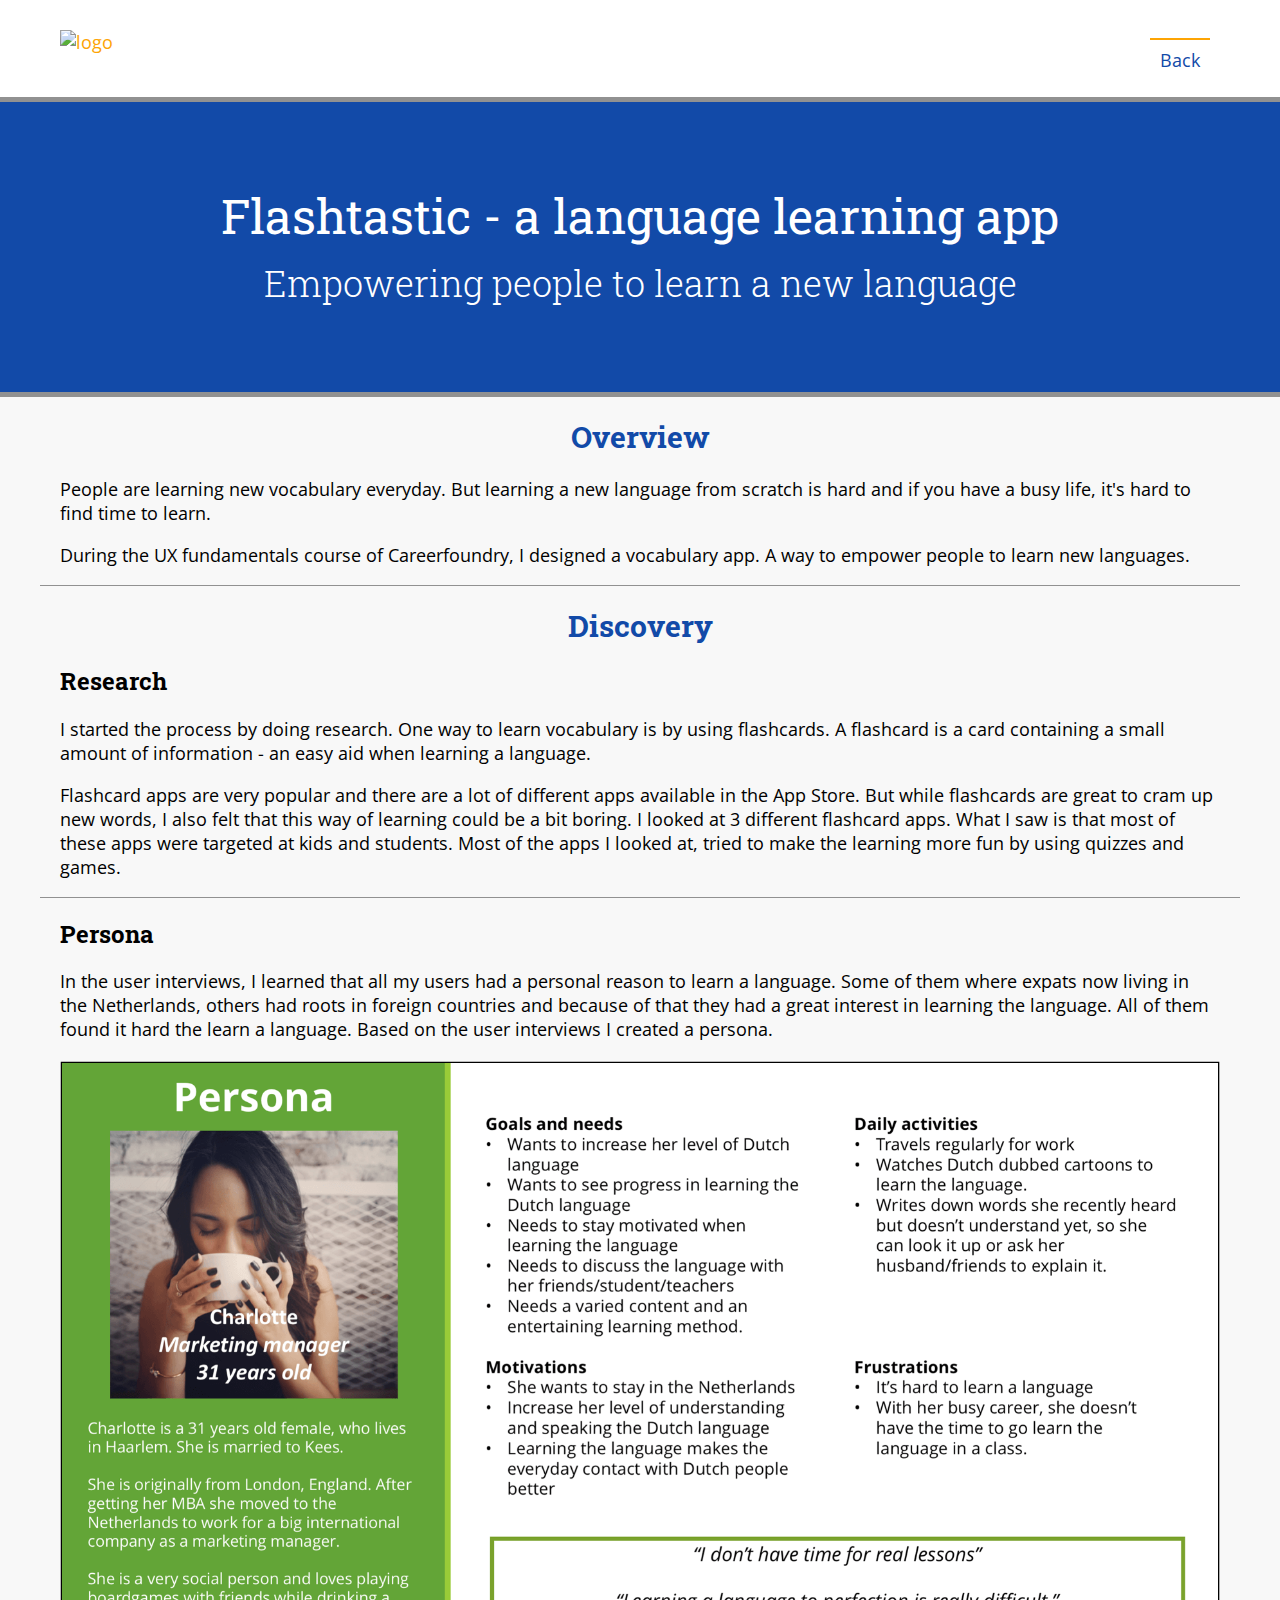
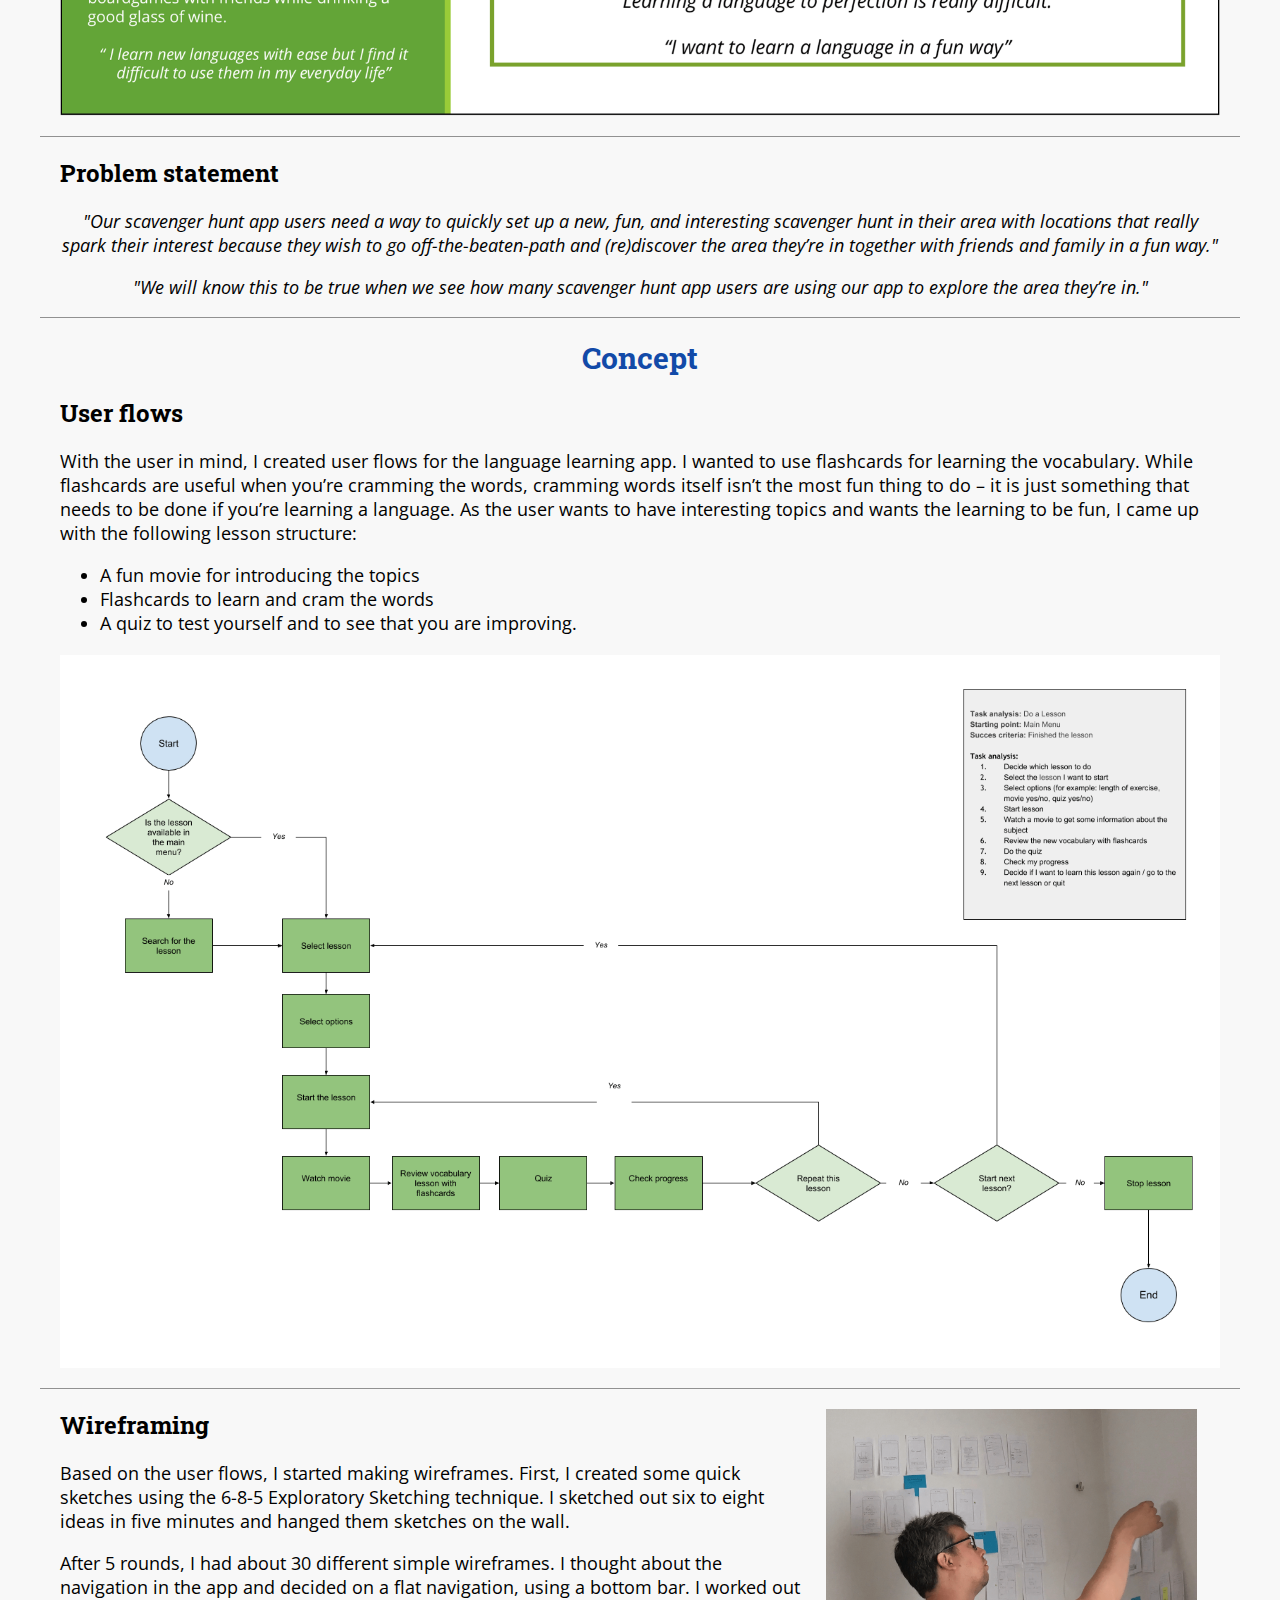
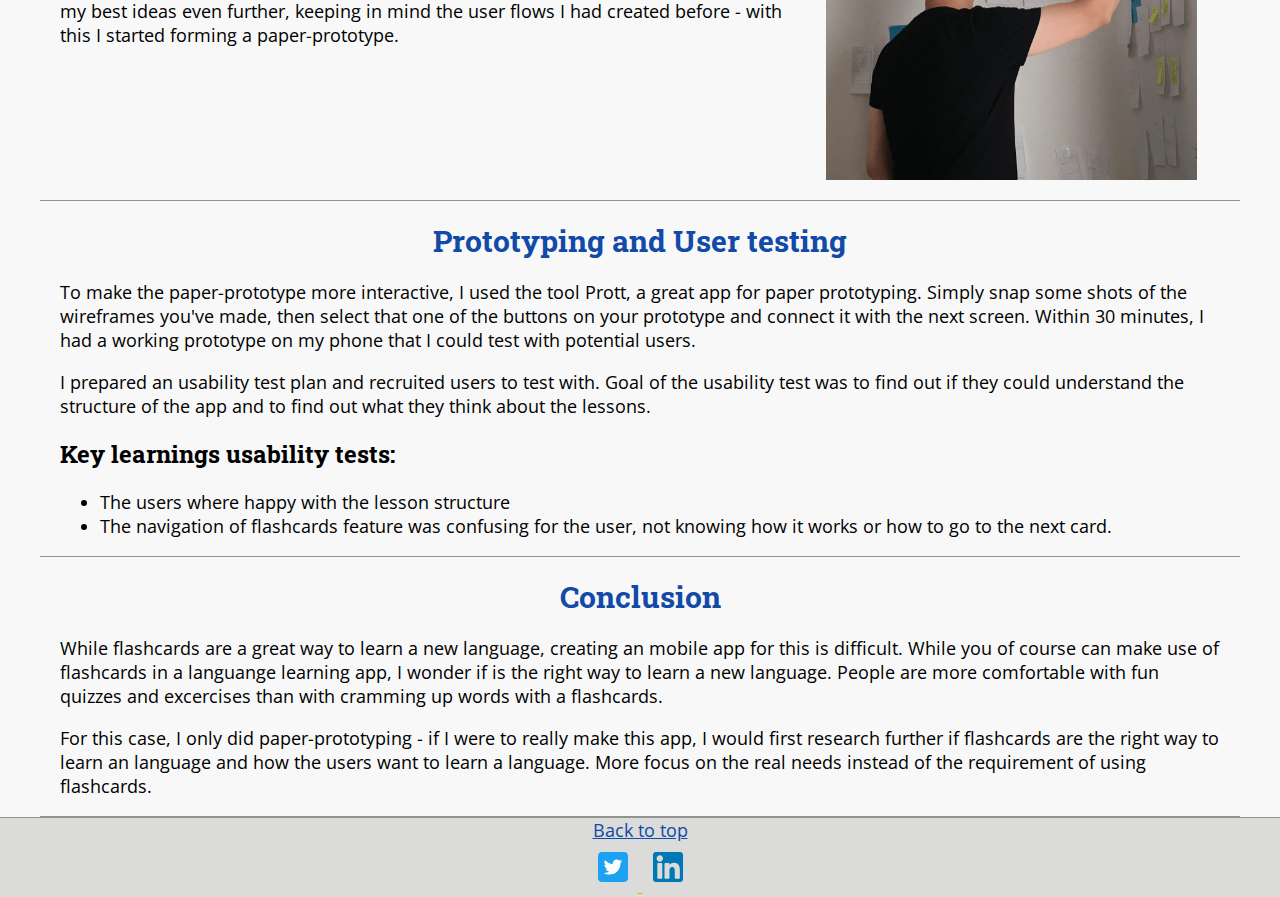
==== commit ef24a4dc: "Changed the last section to footer deleted himeji" ====
--- a/flashcards.html
+++ b/flashcards.html
@@ -141,7 +141,7 @@
   </div>
 
   <!--Contact Information-->
-  <section id="contact">
+  <footer id="contact">
     <div class="wrapper">
 
       <a class="blue" href="#top">Back to top</a>
@@ -186,7 +186,7 @@
           </a>
       </div>
     </div>
-  </section>
+  </footer>
 
   <!--Bottom of HTML file, start of JS-->
   <script src="js/jquery-git.min.js"></script>
--- a/css/style.css
+++ b/css/style.css
@@ -1,19 +1,19 @@
 /*
 Colors used
 Primary colors:
-White 		  #FFFFFF;
+White 		  #fff;
 Grey 		    #919191;
-Light Blue 	#124AA8;
-Dark Blue 	#001F52;
-Black 		  #000000;
+Light Blue 	#124aa8;
+Dark Blue 	#001f52;
+Black 		  #000;
 
 Complementary colors:
-White       #FFFFFF;
-Light grey  #DBDBDA;
-Orange      #FDA404;
-Brown       #7D5100;
-Black       #000000;
-Really light Grey #F8F8F8;
+White       #fff;
+Light grey  #dbdbda;
+Orange      #fda404;
+Brown       #7d5100;
+Black       #000;
+Really light Grey #f8f8f8;
 
 Font families
 'Open Sans', sans-serif
@@ -25,20 +25,20 @@
 }
 
 body {
-  /*font family and size */
+  /* font family and size */
   font-family: 'Open Sans', sans-serif;
   font-size: 18px;
   margin: 0 auto;
 }
 
-/*For different textcolors*/
+/* For different textcolors */
 
 .grey {
-  /*for grey texts */
+  /* for grey texts */
   color: #919191;
 }
 
-/*Styling of the headers*/
+/* Styling of the headers */
 
 h1 {
   font-family: 'Roboto Slab', serif;
@@ -56,52 +56,58 @@
   font-size: 18px;
 }
 
-/*Start styling of the links*/
+/* Start styling of the links */
 
 a {
-  /*Base color of the link*/
-  color: #FDA404;
-}
-
-a:hover, a:focus {
-  /*No underline when hovering over link*/
+  /* Base color of the link */
+  color: #fda404;
+}
+
+a:hover,
+a:focus {
+  /* No underline when hovering over link */
   text-decoration: none;
 }
 
 a:active {
   /* selected link */
-  color: #7D5100;
-}
-
-/*Styling buttons */
-
-button, .button {
+  color: #7d5100;
+}
+
+/* Styling buttons */
+
+button,
+.button {
   /* overwrite browser defaults */
+
   /* reset the border */
   border: none;
+
   /* inherit the font from the outer container */
   font-family: inherit;
   font-weight: bold;
   font-size: 20px;
+
   /* style button */
-  ;
   text-decoration: none;
   padding: 10px;
+
   /* width of the border, type, color */
   transition-duration: 1s;
   transition-property: opacity;
 }
 
 .buttonmargin {
-  margin: 50px 0 50px 0;
+  margin: 50px 0;
 }
 
 .buttonorange {
   /* style button */
-  background-color: #FDA404;
-  color: #000000;
+  background-color: #fda404;
+  color: #000;
   border-radius: 3px;
-  border-bottom: 2px solid #7D5100;
+  border-bottom: 2px solid #7d5100;
+
   /* width of the border, type, color */
   transition-duration: 1s;
   transition-property: opacity;
@@ -109,50 +115,66 @@
 
 .buttonblue {
   /* style button */
-  background-color: #124AA8;
-  color: #FFFFFF;
+  background-color: #124aa8;
+  color: #fff;
   border-radius: 3px;
-  border-bottom: 2px solid #001F52;
+  border-bottom: 2px solid #001f52;
+
   /* width of the border, type, color */
   transition-duration: 1s;
   transition-property: opacity;
 }
 
-button:hover, .button:hover, button:focus, .button:focus {
+button:hover,
+.button:hover,
+button:focus,
+.button:focus {
   /* let's the mouse appear as hand when hovering over the button */
   cursor: pointer;
-  /*Change opacity when hovering/selecting button*/
+
+  /* Change opacity when hovering/selecting button */
   opacity: 0.8;
 }
 
-button:active, .button:active {
+button:active,
+.button:active {
   /* selected link */
-  color: #FFFFFF;
-}
-
-/*Standard styling images on max-width*/
+  color: #fff;
+}
+
+/* Standard styling images on max-width */
 
 img {
   max-width: 100%;
-  margin: 20px 0 20px 0;
+  margin: 20px 0;
   display: flex;
 }
 
-/*Styling section & container */
-
-section:before, section:after, header::before, header::after, .container:before, .container:after, .row:before, .row:after {
+/* Styling section & container */
+
+section::before,
+section::after,
+header::before,
+header::after,
+.container::before,
+.container::after,
+.row::before,
+.row::after {
   display: table;
   content: " ";
 }
 
-section:after, header::after, .container:after, .row:after {
+section::after,
+header::after,
+.container::after,
+.row::after {
   clear: both;
 }
 
-/*Styling Header with logo and navigation */
+/* Styling Header with logo and navigation */
 
 header {
-  background: #FFFFFF;
+  background: #fff;
   padding: 10px 0 5px;
   border-bottom: 5px solid #919191;
 }
@@ -167,7 +189,7 @@
   float: right;
 }
 
-/*Styling of the navigation menu*/
+/* Styling of the navigation menu */
 
 nav ul {
   list-style-type: none;
@@ -180,134 +202,132 @@
 }
 
 nav ul li a {
-  color: #124AA8;
+  color: #124aa8;
   text-decoration: none;
-  margin: 0px 10px;
-  padding: 10px 10px;
+  margin: 0 10px;
+  padding: 10px;
   position: relative;
   z-index: 0;
   cursor: pointer;
 }
 
-/*Top border go down and Left border appears*/
-
-.borders a:before {
+/* Top border go down and Left border appears */
+
+.borders a::before {
   position: absolute;
-  top: 0px;
-  left: 0px;
+  top: 0;
+  left: 0;
   width: 2px;
-  height: 0px;
-  background: #FDA404;
+  height: 0;
+  background: #fda404;
   content: "";
   opacity: 1;
   transition: all 0.3s;
 }
 
-.borders a:after {
+.borders a::after {
   position: absolute;
-  top: 0px;
-  left: 0px;
+  top: 0;
+  left: 0;
   width: 100%;
   height: 2px;
-  background: #FDA404;
+  background: #fda404;
   content: "";
   opacity: 1;
   transition: all 0.3s;
 }
 
-.borders a:hover:before {
+.borders a:hover::before {
   height: 100%;
 }
 
-.borders a:hover:after {
+.borders a:hover::after {
   opacity: 0;
   top: 100%;
 }
 
-/*Styling hero section*/
+/* Styling hero section */
 
 .hero {
-  background: #124AA8;
+  background: #124aa8;
   border-bottom: 5px solid #919191;
-  color: #FFFFFF;
+  color: #fff;
   text-align: center;
 }
 
 .hero h1 {
-  font-size: 48px;
+  font-size: 36px;
   font-weight: 400;
-  padding-top: 50px;
-  padding-right: 0px;
-  padding-bottom: 50px;
-  padding-left: 0px;
+  padding-top: 40px;
+  margin-bottom: 0;
   display: block;
 }
 
-.hero h1 span {
+.hero p {
+  font-family: 'Roboto Slab', serif;
   font-weight: 300;
-  font-size: 36px;
-}
-
-/*Styling header Mywork*/
+  font-size: 28px;
+  margin-top: 20px;
+  padding-bottom: 40px;
+}
+
+/* Styling header Mywork */
 
 .mywork {
-  background: #DBDBDA;
-  color: #124AA8;
-  padding-top: 20px;
-  padding-right: 0px;
-  padding-bottom: 20px;
-  padding-left: 0px;
+  background: #dbdbda;
+  color: #124aa8;
+  padding: 20px 0;
 }
 
 .mywork h1 {
   font-weight: 400;
 }
 
-/*Styling text*/
+/* Styling text */
 
 .blue {
-  color: #124AA8;
-}
-
-/*Styling background*/
-
-/*grey background*/
+  color: #124aa8;
+}
+
+/* Styling background */
+
+/* grey background */
 
 .greyback {
-  background: #F8F8F8;
+  background: #f8f8f8;
 }
 
 .endsection {
   border-bottom: 1px solid #919191;
 }
 
-/*Styling #work */
+/* Styling #work */
 
 #work .row {
   padding: 10px 0;
   border-bottom: 1px solid #919191;
 }
 
-/*Styling about section*/
+/* Styling about section */
 
 #about div {
   text-align: center;
   padding-bottom: 20px;
 }
 
-/*Styling contact section*/
+/* Styling contact section */
 
 #contact {
   text-align: center;
-  background: #DBDBDA;
+  background: #dbdbda;
   border-top: 1px solid #919191;
 }
 
 #contact h1 {
-  color: #124AA8;
-}
-
-/*Styling social icons */
+  color: #124aa8;
+}
+
+/* Styling social icons */
 
 .social {
   width: 50px;
@@ -318,24 +338,21 @@
   width: 100%;
 }
 
-/*Styling Project case pages*/
-
-/*Styling Case-title section*/
+/* Styling Project case pages */
+
+/* Styling Case-title section */
 
 .case-title {
-  background: #124AA8;
+  background: #124aa8;
   border-bottom: 5px solid #919191;
-  color: #FFFFFF;
+  color: #fff;
   text-align: center;
 }
 
 .case-title h1 {
   font-size: 48px;
   font-weight: 400;
-  padding-top: 50px;
-  padding-right: 0px;
-  padding-bottom: 50px;
-  padding-left: 0px;
+  padding: 50px 0;
   display: block;
 }
 
@@ -353,7 +370,7 @@
   padding: 0 20px;
 }
 
-/*Column styling */
+/* Column styling */
 
 .column {
   float: left;
@@ -377,6 +394,20 @@
 
 .column-3:last-child {
   margin-right: 0;
+}
+
+.column-s {
+  width: 32%;
+  display: inline-block;
+  margin-right: 2%;
+  float: left;
+}
+
+.column-l {
+  width: 64%;
+  display: inline-block;
+  margin-right: 2%;
+  float: left;
 }
 
 .project {
@@ -391,22 +422,51 @@
   width: 100%;
   height: 100%;
   margin: 0;
+
   /* Reset this to 0 */
-  background: rgba(18, 74, 168, 0.5);
+  background: rgba(18, 74, 168, 0.35);
   font-family: 'Roboto Slab', serif;
   font-size: 80px;
   text-align: center;
-  color: #FFFFFF;
-}
-
-/*Start of the animations*/
-
-/*Animation of the Himeji castle svg*/
+  color: #fff;
+}
+
+.project-details p {
+  position: absolute;
+  top: 15%;
+  left: 0;
+  bottom: 0;
+  right: 0;
+}
+
+.problem {
+  text-align: center;
+  font-style: italic;
+}
+
+.center {
+  text-align: center;
+}
+
+.centerimg {
+  margin: 0 auto;
+}
+
+.joppe {
+  width: 300px;
+  margin: 0 auto;
+  padding: 20px 0 0;
+}
+
+/* Start of the animations */
+
+/* Animation of the Himeji castle svg */
 
 @keyframes color-change {
   from {
     fill: #edc655;
   }
+
   to {
     fill: #f76414;
   }
@@ -424,6 +484,7 @@
   from {
     transform: translate(0, 50px);
   }
+
   to {
     transform: translate(200px, 50px);
   }
@@ -441,6 +502,7 @@
   from {
     transform: translate(438px, -10px);
   }
+
   to {
     transform: translate(238px, -10px);
   }
@@ -454,6 +516,7 @@
   from {
     transform: translate(550px, 80px);
   }
+
   to {
     transform: translate(300px, 80px);
   }
@@ -463,7 +526,7 @@
   animation: 60s cloud-move-reverse infinite alternate linear;
 }
 
-/*Start of the media queries(Keep this at the end of the stylesheet)*/
+/* Start of the media queries(Keep this at the end of the stylesheet) */
 
 /* Medium devices (tablets, less than 992px) */
 
@@ -473,82 +536,102 @@
     font-size: 24px;
     text-align: center;
   }
-  /*changes in header*/
+
+  /* changes in header */
   header {
     text-align: center;
   }
+
   nav {
     float: none;
   }
+
   /* Small devices (landscape phones, less than 768px) */
   @media (max-width: 767px) {
-    /*General settings*/
+    /* General settings */
     .wrapper {
       padding: 0 10px;
     }
-    /*Hero section*/
+
+    /* Hero section */
     .hero h1 {
-      font-size: 36px;
-      font-weight: 400;
-      padding-top: 50px;
-      padding-right: 0px;
-      padding-bottom: 50px;
-      padding-left: 0px;
-    }
-    .hero h1 span {
+      font-size: 32px;
+    }
+
+    .hero p {
       font-weight: 300;
-      font-size: 28px;
-    }
-    /*Layout case-title*/
+      font-size: 24px;
+    }
+
+    /* Layout case-title */
     .case-title h1 {
       font-size: 36px;
       font-weight: 400;
-      padding-top: 50px;
-      padding-right: 0px;
-      padding-bottom: 50px;
-      padding-left: 0px;
-    }
+      padding: 50px 0;
+    }
+
     .case-title h1 span {
       font-weight: 300;
       font-size: 28px;
     }
-    /*Button*/
+
+    /* Button */
     button {
       /* Resize button */
       font-size: 18px;
     }
+
     body {
-      /*change font-size */
+      /* change font-size */
       font-size: 16px;
     }
-  }
-  /* Extra small devices (portrait phones, less than 576px)*/
+
+    .column-s {
+      width: 100%;
+      margin-right: 0%;
+      float: left;
+    }
+
+    .column-l {
+      width: 100%;
+      margin-right: 0%;
+    }
+  }
+
+  /* Extra small devices (portrait phones, less than 576px) */
   @media all and (max-width: 575px) {
     h2 {
-      /*Reduce font-size of heading 2 */
+      /* Reduce font-size of heading 2 */
       font-size: 20px;
     }
-    /*changes in header*/
+
+    /* changes in header */
     header {
       text-align: center;
     }
+
     nav {
+      font-size: 14px;
       float: none;
     }
-    /*Changes in Columns*/
+
+    /* Changes in Columns */
     .column-2 {
       /* Modify 2-column to 1-column */
       width: 100%;
       margin-right: 0%;
       padding: 0;
     }
+
     .column-3 {
       /* Modify 3 column to 1 column */
       width: 100%;
       margin-right: 0%;
       padding: 0;
     }
+
     .column-3 img {
       width: 50%;
     }
   }
+}
